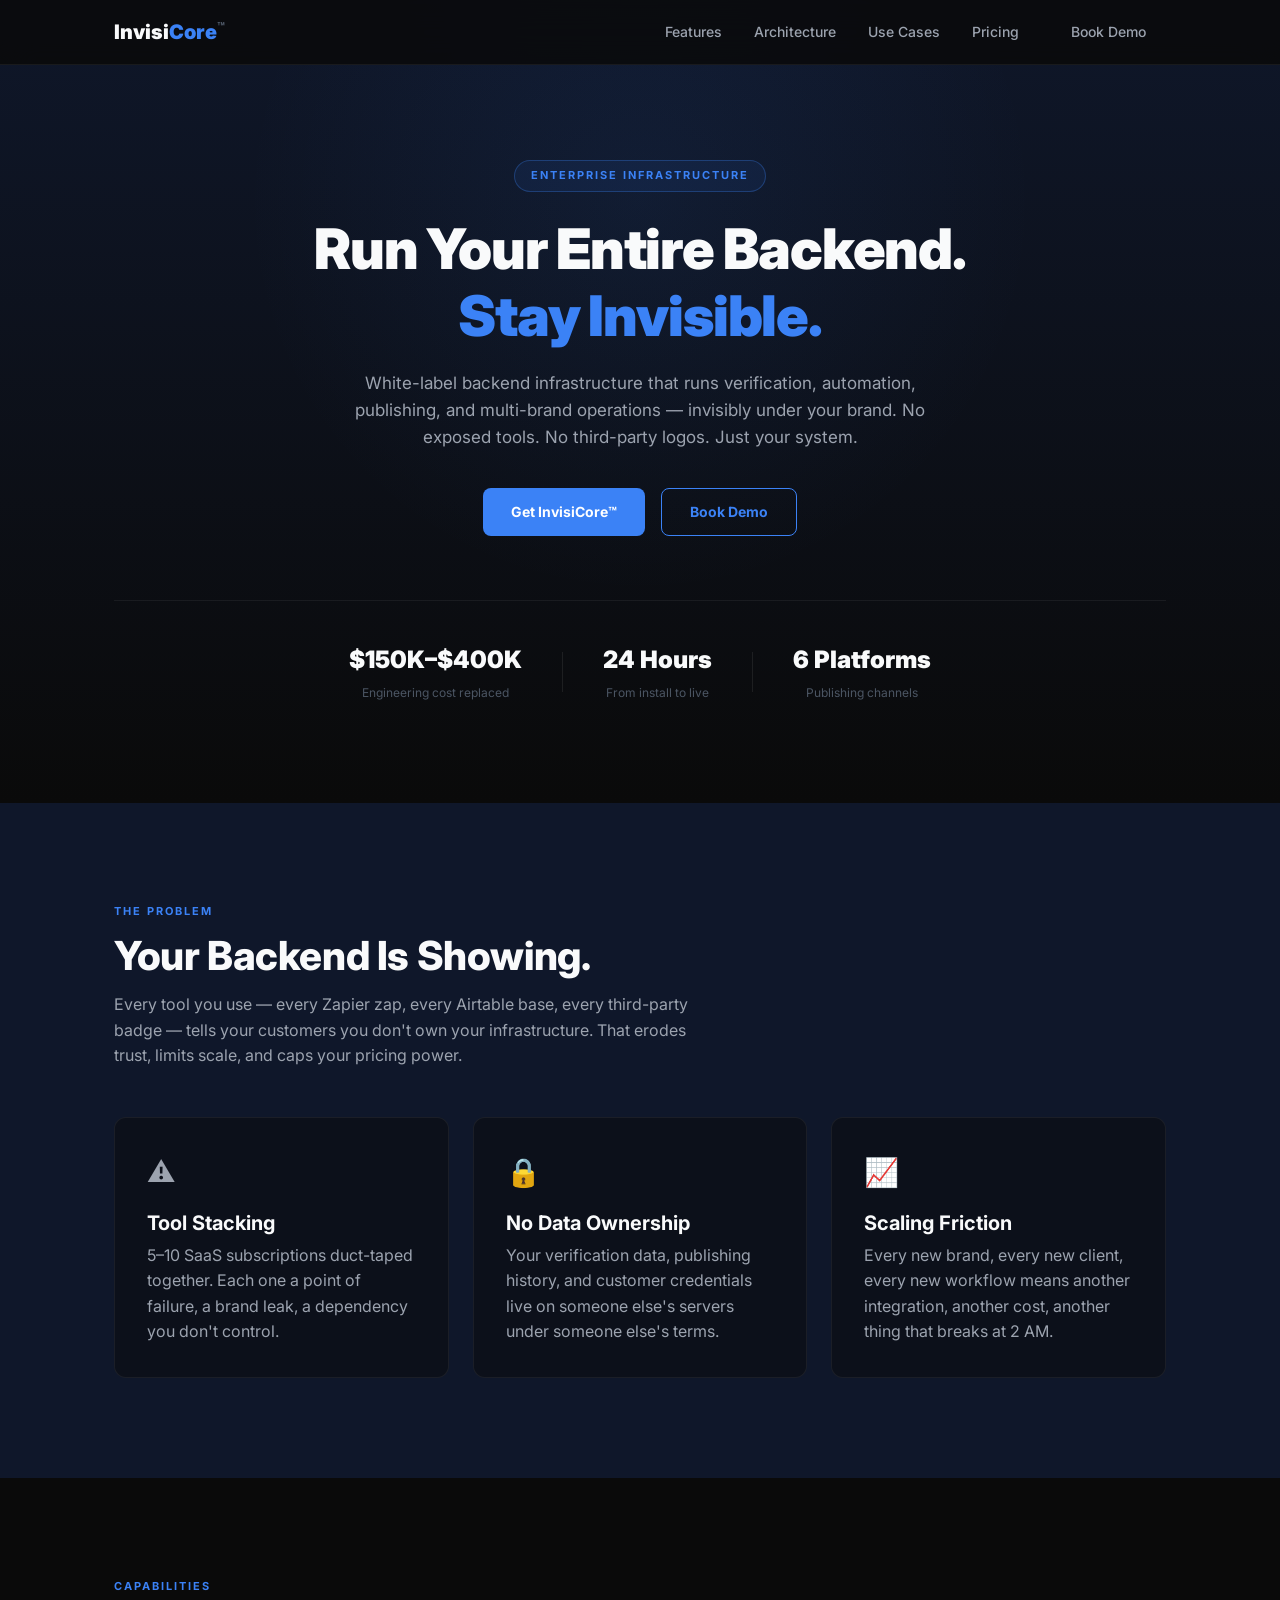
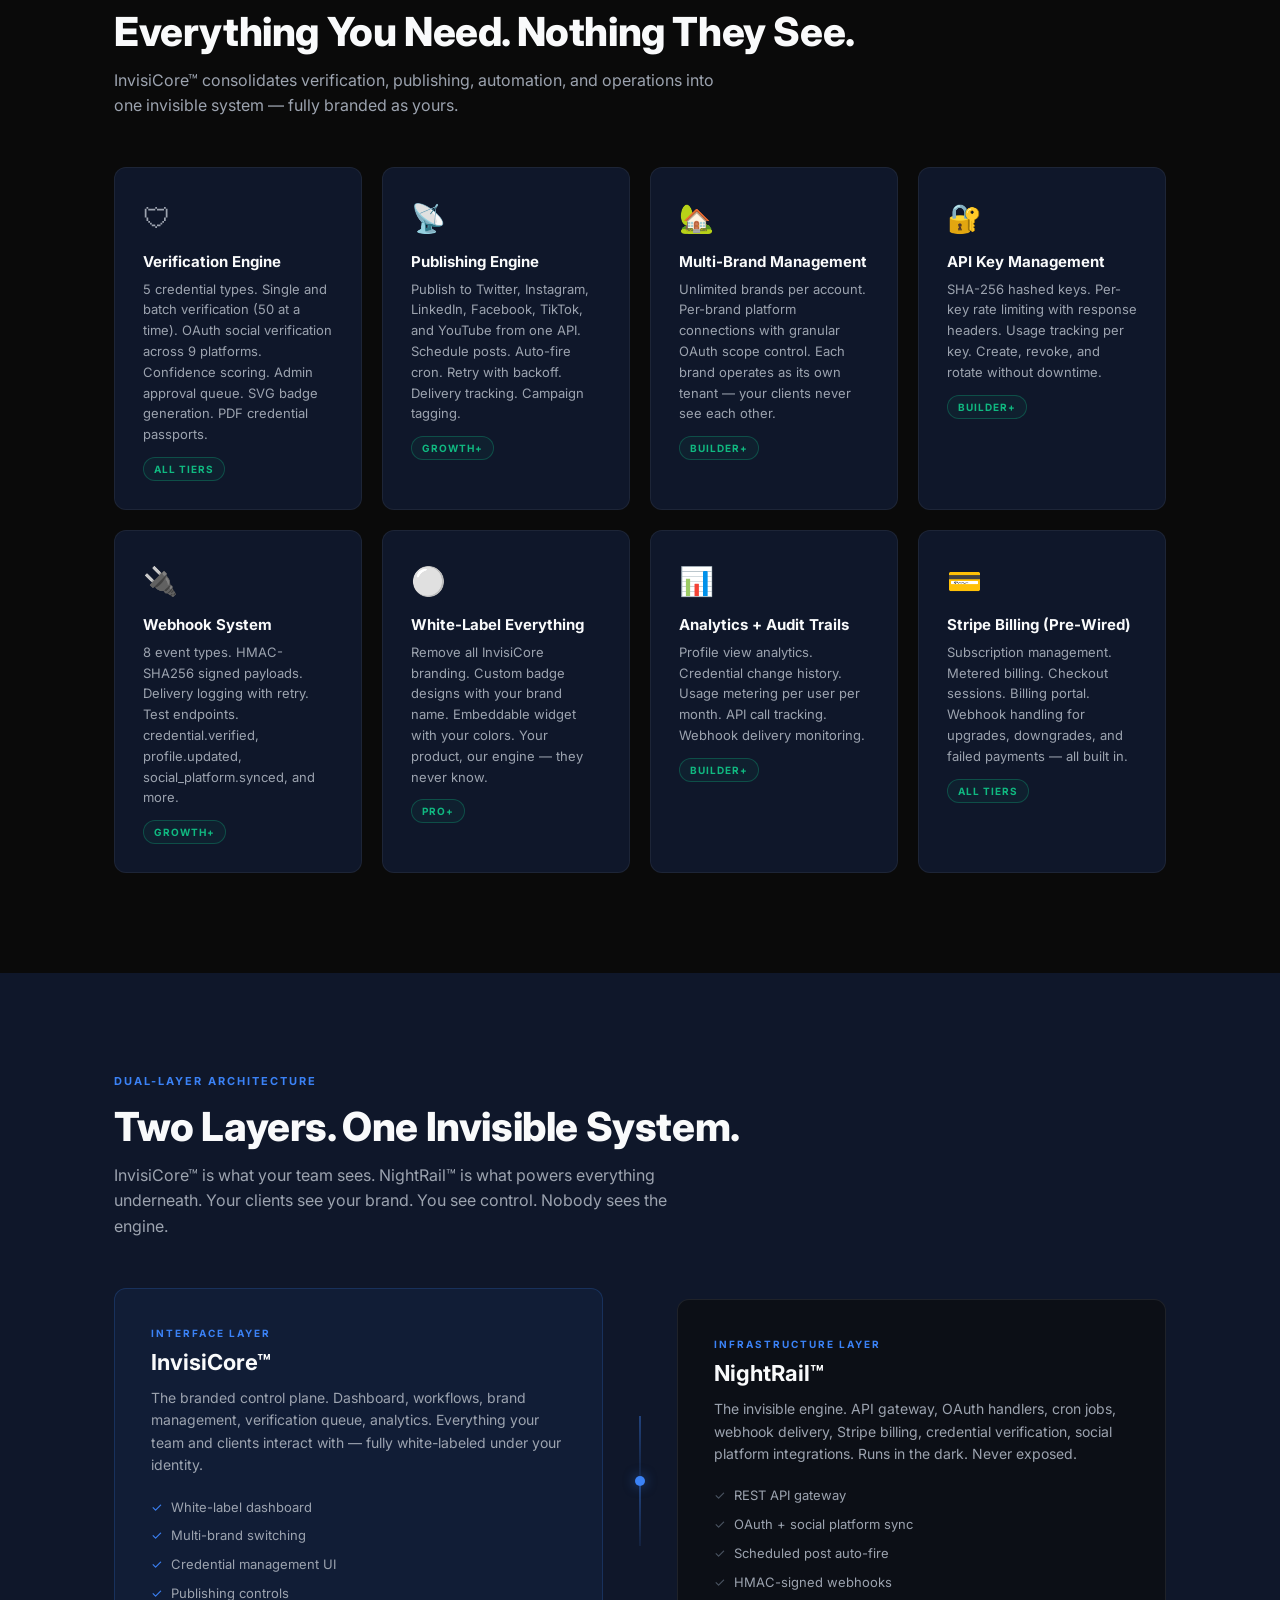
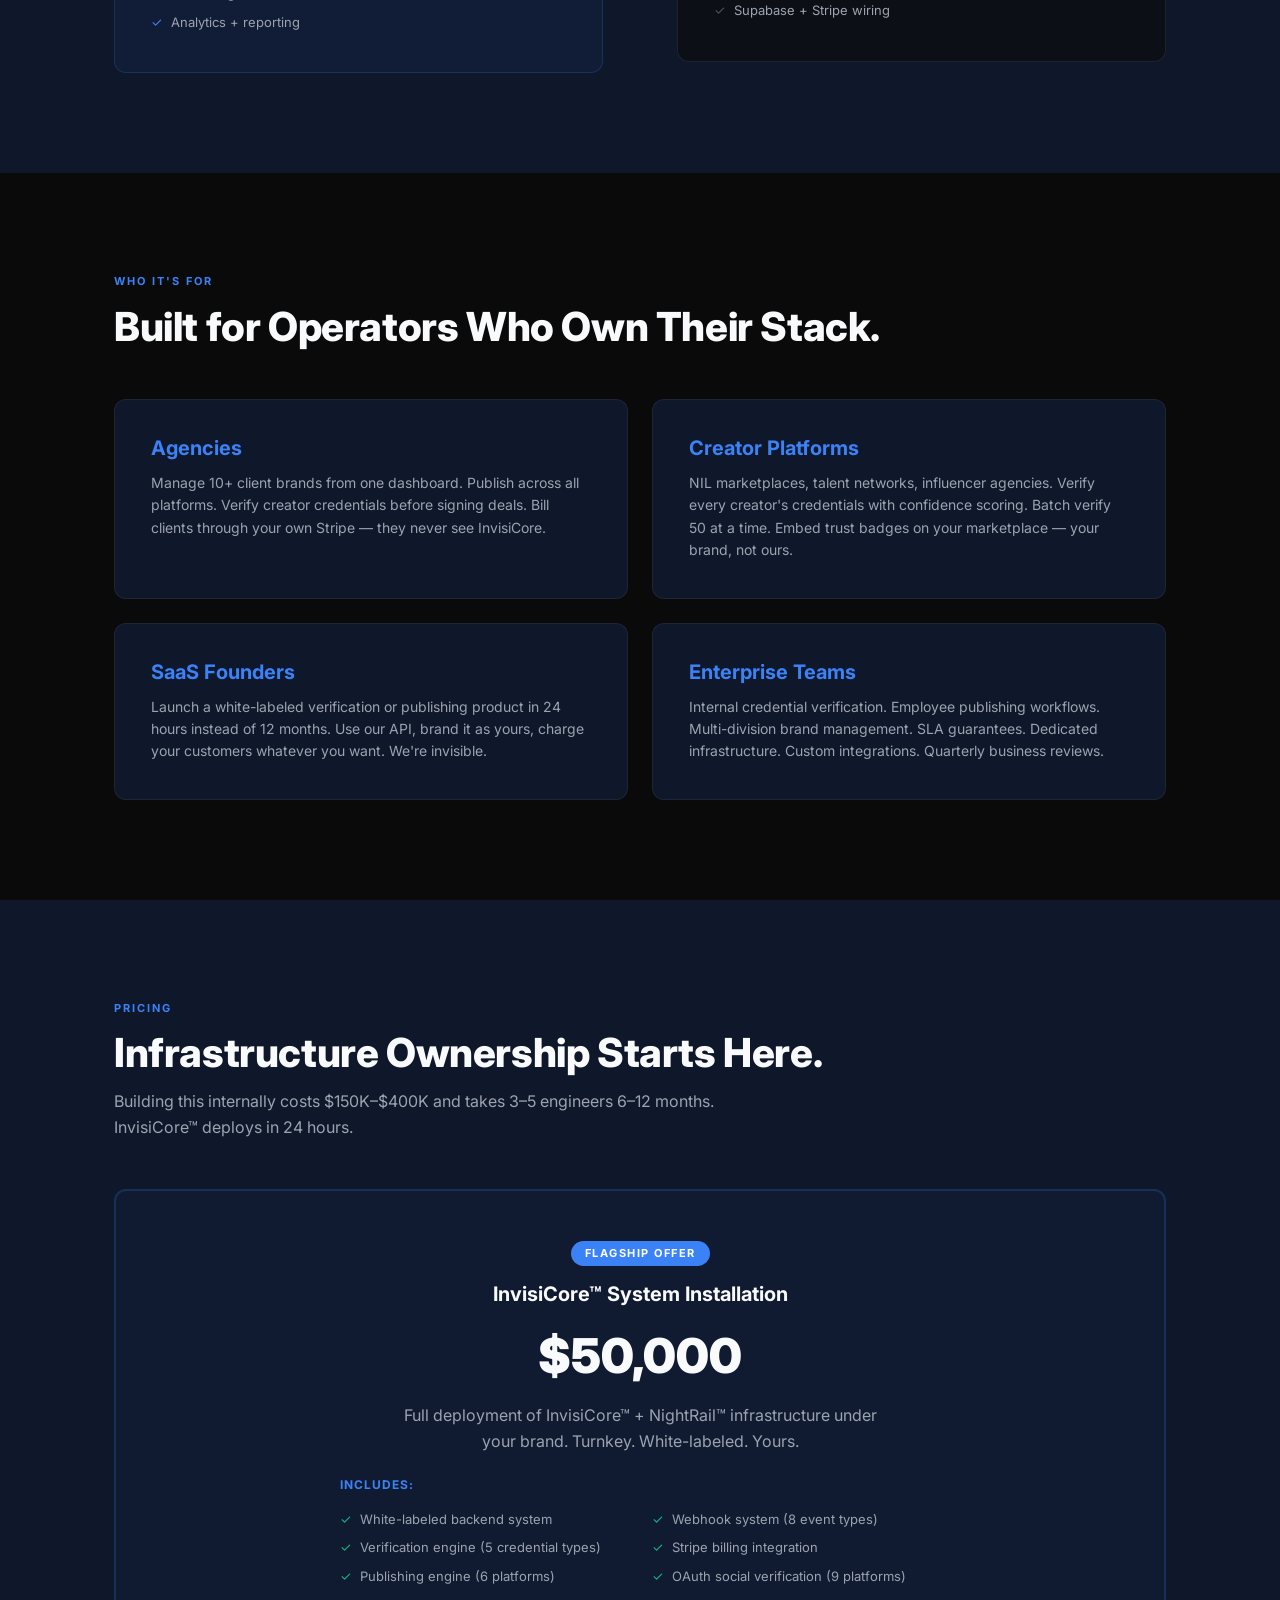
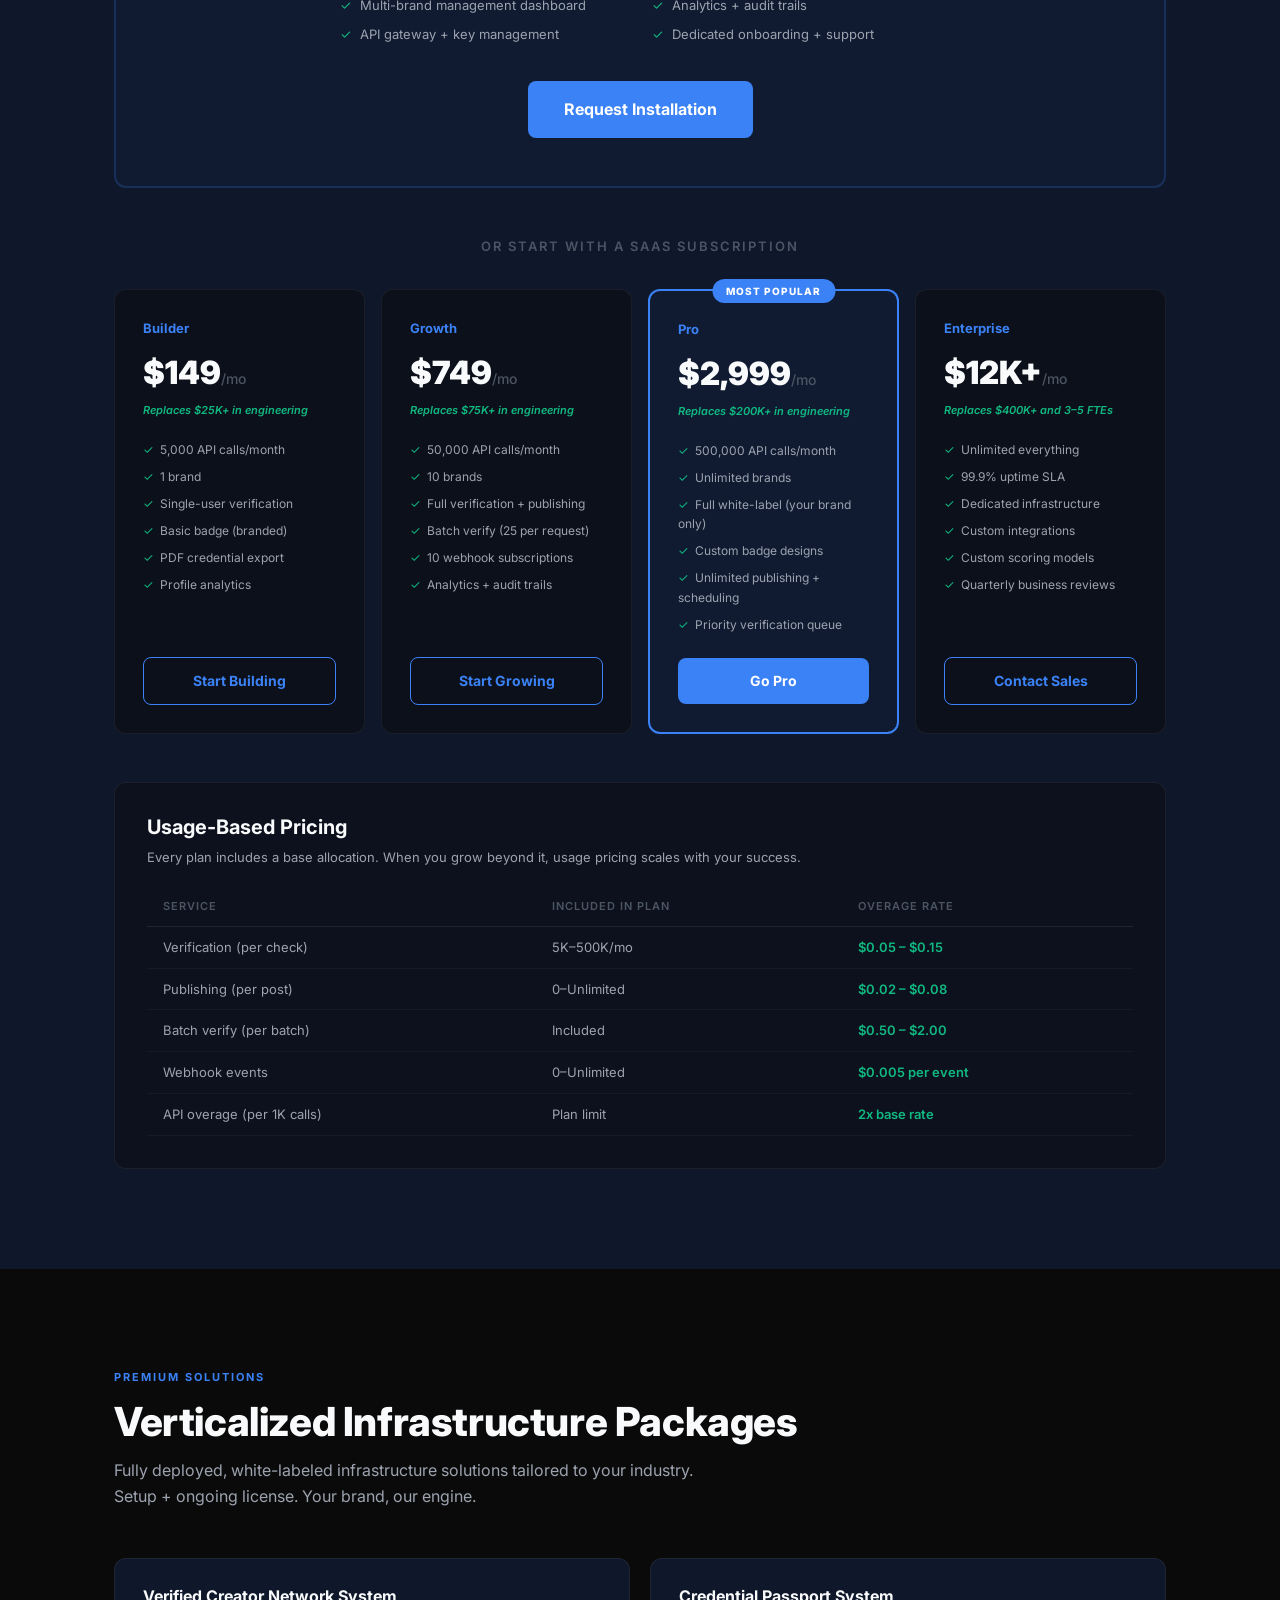
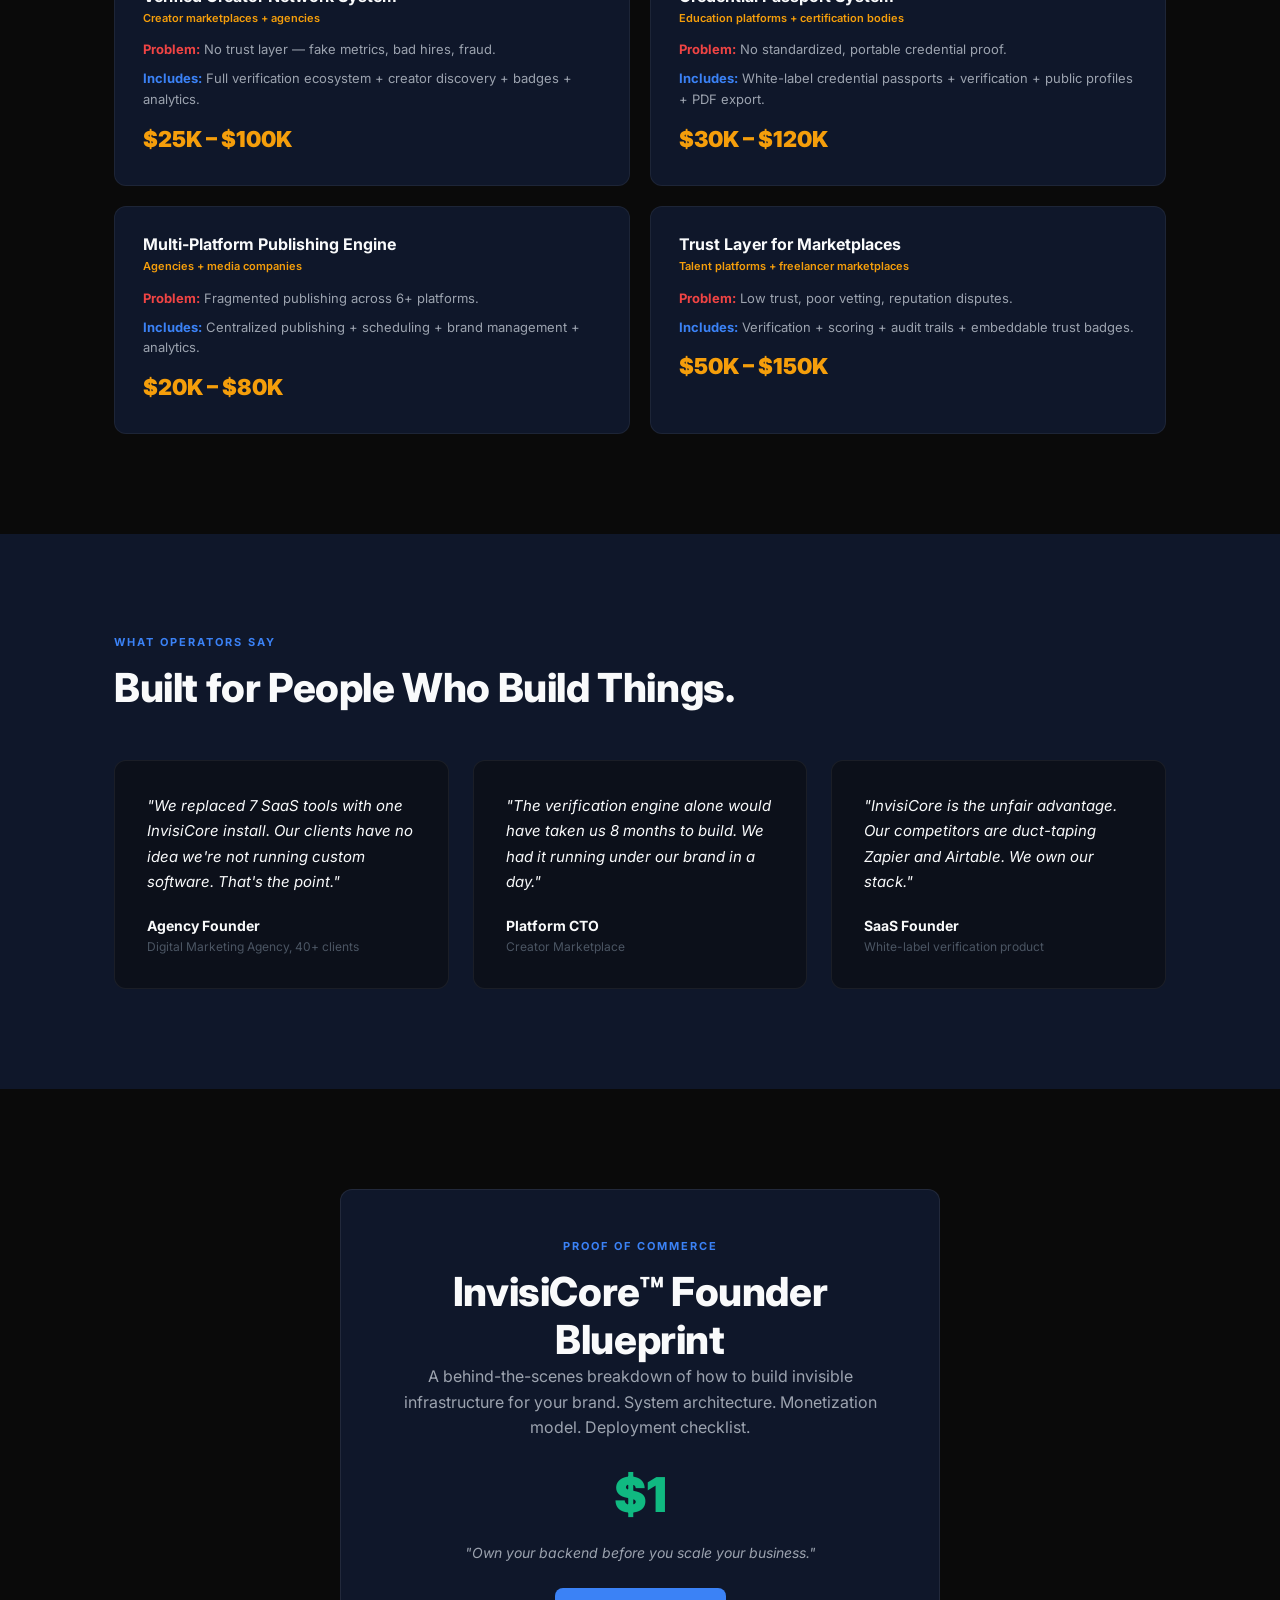
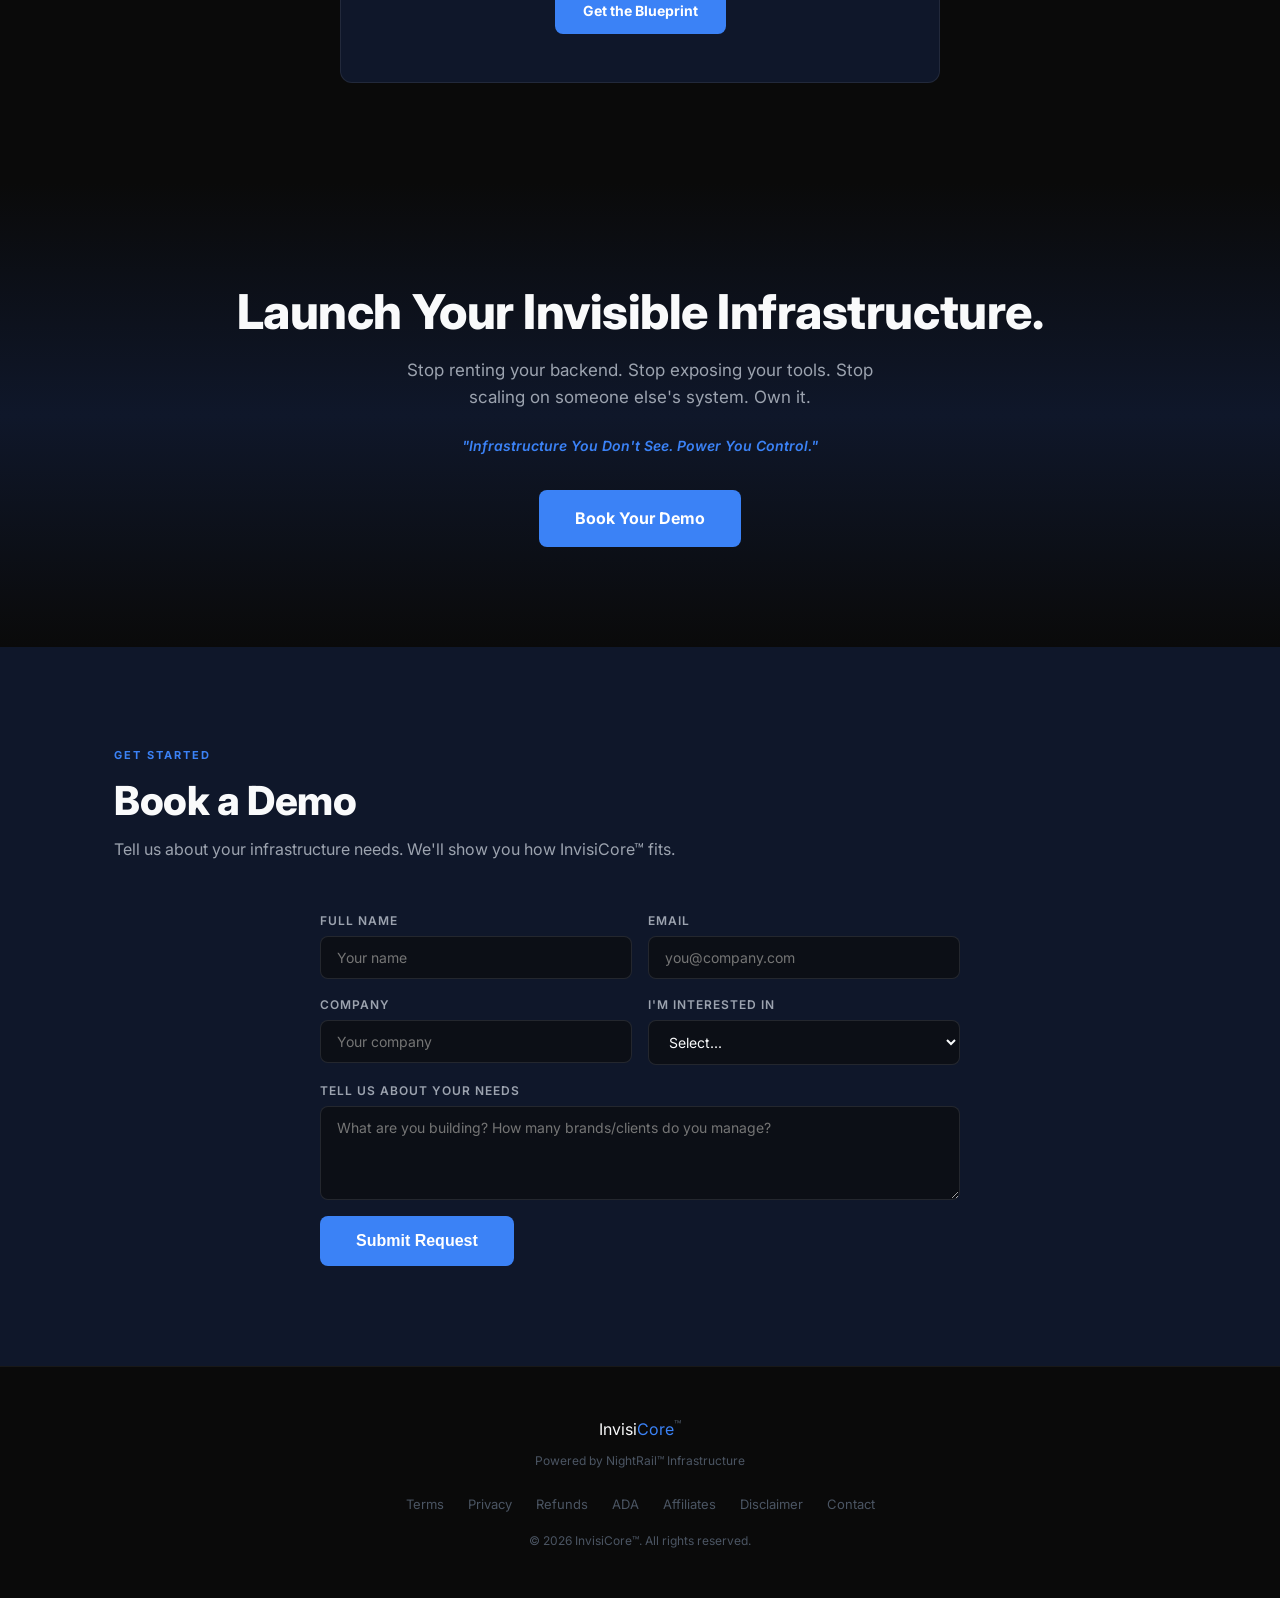
==== index.html @ 8f8109be "Initial build — InvisiCore site with full marketing page, pricing, and legal" ====
<!DOCTYPE html>
<html lang="en">
<head>
  <meta charset="UTF-8">
  <meta name="viewport" content="width=device-width, initial-scale=1.0">
  <title>InvisiCore™ — Run Your Entire Backend. Stay Invisible.</title>
  <meta name="description" content="White-label backend infrastructure that runs verification, automation, publishing, and operations invisibly under your brand. Powered by NightRail™.">
  <meta property="og:title" content="InvisiCore™ — Invisible Infrastructure for Modern Businesses">
  <meta property="og:description" content="Own your backend completely. Replace fragmented SaaS stacks with one unified, invisible system.">
  <meta property="og:type" content="website">
  <meta name="twitter:card" content="summary_large_image">
  <link rel="preconnect" href="https://fonts.googleapis.com">
  <link rel="preconnect" href="https://fonts.gstatic.com" crossorigin>
  <link href="https://fonts.googleapis.com/css2?family=Inter:wght@400;500;600;700;800;900&display=swap" rel="stylesheet">
  <link rel="stylesheet" href="style.css">
</head>
<body>

  <!-- NAV -->
  <nav class="nav">
    <div class="container nav-inner">
      <a href="/" class="nav-logo">
        <span class="logo-invisi">Invisi</span><span class="logo-core">Core</span><span class="logo-tm">™</span>
      </a>
      <div class="nav-links">
        <a href="#features">Features</a>
        <a href="#architecture">Architecture</a>
        <a href="#use-cases">Use Cases</a>
        <a href="#pricing">Pricing</a>
        <a href="#contact" class="btn btn-sm">Book Demo</a>
      </div>
      <button class="nav-toggle" aria-label="Menu">
        <span></span><span></span><span></span>
      </button>
    </div>
  </nav>

  <!-- HERO -->
  <section class="hero">
    <div class="container hero-inner">
      <div class="hero-badge">Enterprise Infrastructure</div>
      <h1>Run Your Entire Backend.<br><span class="text-blue">Stay Invisible.</span></h1>
      <p class="hero-sub">White-label backend infrastructure that runs verification, automation, publishing, and multi-brand operations — invisibly under your brand. No exposed tools. No third-party logos. Just your system.</p>
      <div class="hero-cta">
        <a href="#pricing" class="btn btn-primary">Get InvisiCore™</a>
        <a href="#contact" class="btn btn-outline">Book Demo</a>
      </div>
      <div class="hero-proof">
        <div class="proof-item">
          <span class="proof-num">$150K–$400K</span>
          <span class="proof-label">Engineering cost replaced</span>
        </div>
        <div class="proof-divider"></div>
        <div class="proof-item">
          <span class="proof-num">24 Hours</span>
          <span class="proof-label">From install to live</span>
        </div>
        <div class="proof-divider"></div>
        <div class="proof-item">
          <span class="proof-num">6 Platforms</span>
          <span class="proof-label">Publishing channels</span>
        </div>
      </div>
    </div>
    <div class="hero-glow"></div>
  </section>

  <!-- PROBLEM -->
  <section class="section section-dark">
    <div class="container">
      <div class="section-label">The Problem</div>
      <h2>Your Backend Is Showing.</h2>
      <p class="section-sub">Every tool you use — every Zapier zap, every Airtable base, every third-party badge — tells your customers you don't own your infrastructure. That erodes trust, limits scale, and caps your pricing power.</p>
      <div class="problem-grid">
        <div class="problem-card">
          <div class="problem-icon">&#9888;</div>
          <h3>Tool Stacking</h3>
          <p>5–10 SaaS subscriptions duct-taped together. Each one a point of failure, a brand leak, a dependency you don't control.</p>
        </div>
        <div class="problem-card">
          <div class="problem-icon">&#128274;</div>
          <h3>No Data Ownership</h3>
          <p>Your verification data, publishing history, and customer credentials live on someone else's servers under someone else's terms.</p>
        </div>
        <div class="problem-card">
          <div class="problem-icon">&#128200;</div>
          <h3>Scaling Friction</h3>
          <p>Every new brand, every new client, every new workflow means another integration, another cost, another thing that breaks at 2 AM.</p>
        </div>
      </div>
    </div>
  </section>

  <!-- FEATURES -->
  <section id="features" class="section">
    <div class="container">
      <div class="section-label">Capabilities</div>
      <h2>Everything You Need. Nothing They See.</h2>
      <p class="section-sub">InvisiCore™ consolidates verification, publishing, automation, and operations into one invisible system — fully branded as yours.</p>
      <div class="features-grid">

        <div class="feature-card">
          <div class="feature-icon">&#128737;</div>
          <h3>Verification Engine</h3>
          <p>5 credential types. Single and batch verification (50 at a time). OAuth social verification across 9 platforms. Confidence scoring. Admin approval queue. SVG badge generation. PDF credential passports.</p>
          <div class="feature-tier">All Tiers</div>
        </div>

        <div class="feature-card">
          <div class="feature-icon">&#128225;</div>
          <h3>Publishing Engine</h3>
          <p>Publish to Twitter, Instagram, LinkedIn, Facebook, TikTok, and YouTube from one API. Schedule posts. Auto-fire cron. Retry with backoff. Delivery tracking. Campaign tagging.</p>
          <div class="feature-tier">Growth+</div>
        </div>

        <div class="feature-card">
          <div class="feature-icon">&#127969;</div>
          <h3>Multi-Brand Management</h3>
          <p>Unlimited brands per account. Per-brand platform connections with granular OAuth scope control. Each brand operates as its own tenant — your clients never see each other.</p>
          <div class="feature-tier">Builder+</div>
        </div>

        <div class="feature-card">
          <div class="feature-icon">&#128272;</div>
          <h3>API Key Management</h3>
          <p>SHA-256 hashed keys. Per-key rate limiting with response headers. Usage tracking per key. Create, revoke, and rotate without downtime.</p>
          <div class="feature-tier">Builder+</div>
        </div>

        <div class="feature-card">
          <div class="feature-icon">&#128268;</div>
          <h3>Webhook System</h3>
          <p>8 event types. HMAC-SHA256 signed payloads. Delivery logging with retry. Test endpoints. credential.verified, profile.updated, social_platform.synced, and more.</p>
          <div class="feature-tier">Growth+</div>
        </div>

        <div class="feature-card">
          <div class="feature-icon">&#9898;</div>
          <h3>White-Label Everything</h3>
          <p>Remove all InvisiCore branding. Custom badge designs with your brand name. Embeddable widget with your colors. Your product, our engine — they never know.</p>
          <div class="feature-tier">Pro+</div>
        </div>

        <div class="feature-card">
          <div class="feature-icon">&#128202;</div>
          <h3>Analytics + Audit Trails</h3>
          <p>Profile view analytics. Credential change history. Usage metering per user per month. API call tracking. Webhook delivery monitoring.</p>
          <div class="feature-tier">Builder+</div>
        </div>

        <div class="feature-card">
          <div class="feature-icon">&#128179;</div>
          <h3>Stripe Billing (Pre-Wired)</h3>
          <p>Subscription management. Metered billing. Checkout sessions. Billing portal. Webhook handling for upgrades, downgrades, and failed payments — all built in.</p>
          <div class="feature-tier">All Tiers</div>
        </div>

      </div>
    </div>
  </section>

  <!-- ARCHITECTURE -->
  <section id="architecture" class="section section-dark">
    <div class="container">
      <div class="section-label">Dual-Layer Architecture</div>
      <h2>Two Layers. One Invisible System.</h2>
      <p class="section-sub">InvisiCore™ is what your team sees. NightRail™ is what powers everything underneath. Your clients see your brand. You see control. Nobody sees the engine.</p>
      <div class="arch-grid">
        <div class="arch-card arch-invisicore">
          <div class="arch-label">Interface Layer</div>
          <h3>InvisiCore™</h3>
          <p>The branded control plane. Dashboard, workflows, brand management, verification queue, analytics. Everything your team and clients interact with — fully white-labeled under your identity.</p>
          <ul>
            <li>White-label dashboard</li>
            <li>Multi-brand switching</li>
            <li>Credential management UI</li>
            <li>Publishing controls</li>
            <li>Analytics + reporting</li>
          </ul>
        </div>
        <div class="arch-connector">
          <div class="arch-line"></div>
          <div class="arch-dot"></div>
          <div class="arch-line"></div>
        </div>
        <div class="arch-card arch-nightrail">
          <div class="arch-label">Infrastructure Layer</div>
          <h3>NightRail™</h3>
          <p>The invisible engine. API gateway, OAuth handlers, cron jobs, webhook delivery, Stripe billing, credential verification, social platform integrations. Runs in the dark. Never exposed.</p>
          <ul>
            <li>REST API gateway</li>
            <li>OAuth + social platform sync</li>
            <li>Scheduled post auto-fire</li>
            <li>HMAC-signed webhooks</li>
            <li>Supabase + Stripe wiring</li>
          </ul>
        </div>
      </div>
    </div>
  </section>

  <!-- USE CASES -->
  <section id="use-cases" class="section">
    <div class="container">
      <div class="section-label">Who It's For</div>
      <h2>Built for Operators Who Own Their Stack.</h2>
      <div class="usecases-grid">
        <div class="usecase-card">
          <h3>Agencies</h3>
          <p>Manage 10+ client brands from one dashboard. Publish across all platforms. Verify creator credentials before signing deals. Bill clients through your own Stripe — they never see InvisiCore.</p>
        </div>
        <div class="usecase-card">
          <h3>Creator Platforms</h3>
          <p>NIL marketplaces, talent networks, influencer agencies. Verify every creator's credentials with confidence scoring. Batch verify 50 at a time. Embed trust badges on your marketplace — your brand, not ours.</p>
        </div>
        <div class="usecase-card">
          <h3>SaaS Founders</h3>
          <p>Launch a white-labeled verification or publishing product in 24 hours instead of 12 months. Use our API, brand it as yours, charge your customers whatever you want. We're invisible.</p>
        </div>
        <div class="usecase-card">
          <h3>Enterprise Teams</h3>
          <p>Internal credential verification. Employee publishing workflows. Multi-division brand management. SLA guarantees. Dedicated infrastructure. Custom integrations. Quarterly business reviews.</p>
        </div>
      </div>
    </div>
  </section>

  <!-- PRICING -->
  <section id="pricing" class="section section-dark">
    <div class="container">
      <div class="section-label">Pricing</div>
      <h2>Infrastructure Ownership Starts Here.</h2>
      <p class="section-sub">Building this internally costs $150K–$400K and takes 3–5 engineers 6–12 months. InvisiCore™ deploys in 24 hours.</p>

      <!-- Flagship Offer -->
      <div class="pricing-flagship">
        <div class="flagship-badge">Flagship Offer</div>
        <h3>InvisiCore™ System Installation</h3>
        <div class="flagship-price">$50,000</div>
        <p class="flagship-desc">Full deployment of InvisiCore™ + NightRail™ infrastructure under your brand. Turnkey. White-labeled. Yours.</p>
        <div class="flagship-includes">
          <div class="flagship-col">
            <h4>Includes:</h4>
            <ul>
              <li>White-labeled backend system</li>
              <li>Verification engine (5 credential types)</li>
              <li>Publishing engine (6 platforms)</li>
              <li>Multi-brand management dashboard</li>
              <li>API gateway + key management</li>
            </ul>
          </div>
          <div class="flagship-col">
            <h4>&nbsp;</h4>
            <ul>
              <li>Webhook system (8 event types)</li>
              <li>Stripe billing integration</li>
              <li>OAuth social verification (9 platforms)</li>
              <li>Analytics + audit trails</li>
              <li>Dedicated onboarding + support</li>
            </ul>
          </div>
        </div>
        <a href="#contact" class="btn btn-primary btn-lg">Request Installation</a>
      </div>

      <!-- SaaS Tiers -->
      <div class="pricing-saas-label">Or Start with a SaaS Subscription</div>
      <div class="pricing-grid">
        <div class="pricing-card">
          <div class="pricing-tier">Builder</div>
          <div class="pricing-price">$149<span>/mo</span></div>
          <div class="pricing-anchor">Replaces $25K+ in engineering</div>
          <ul>
            <li>5,000 API calls/month</li>
            <li>1 brand</li>
            <li>Single-user verification</li>
            <li>Basic badge (branded)</li>
            <li>PDF credential export</li>
            <li>Profile analytics</li>
          </ul>
          <a href="#contact" class="btn btn-outline btn-block">Start Building</a>
        </div>

        <div class="pricing-card">
          <div class="pricing-tier">Growth</div>
          <div class="pricing-price">$749<span>/mo</span></div>
          <div class="pricing-anchor">Replaces $75K+ in engineering</div>
          <ul>
            <li>50,000 API calls/month</li>
            <li>10 brands</li>
            <li>Full verification + publishing</li>
            <li>Batch verify (25 per request)</li>
            <li>10 webhook subscriptions</li>
            <li>Analytics + audit trails</li>
          </ul>
          <a href="#contact" class="btn btn-outline btn-block">Start Growing</a>
        </div>

        <div class="pricing-card pricing-card-highlight">
          <div class="pricing-popular">MOST POPULAR</div>
          <div class="pricing-tier">Pro</div>
          <div class="pricing-price">$2,999<span>/mo</span></div>
          <div class="pricing-anchor">Replaces $200K+ in engineering</div>
          <ul>
            <li>500,000 API calls/month</li>
            <li>Unlimited brands</li>
            <li>Full white-label (your brand only)</li>
            <li>Custom badge designs</li>
            <li>Unlimited publishing + scheduling</li>
            <li>Priority verification queue</li>
          </ul>
          <a href="#contact" class="btn btn-primary btn-block">Go Pro</a>
        </div>

        <div class="pricing-card">
          <div class="pricing-tier">Enterprise</div>
          <div class="pricing-price">$12K+<span>/mo</span></div>
          <div class="pricing-anchor">Replaces $400K+ and 3–5 FTEs</div>
          <ul>
            <li>Unlimited everything</li>
            <li>99.9% uptime SLA</li>
            <li>Dedicated infrastructure</li>
            <li>Custom integrations</li>
            <li>Custom scoring models</li>
            <li>Quarterly business reviews</li>
          </ul>
          <a href="#contact" class="btn btn-outline btn-block">Contact Sales</a>
        </div>
      </div>

      <!-- Usage Pricing -->
      <div class="usage-section">
        <h3>Usage-Based Pricing</h3>
        <p>Every plan includes a base allocation. When you grow beyond it, usage pricing scales with your success.</p>
        <table class="usage-table">
          <thead>
            <tr><th>Service</th><th>Included in Plan</th><th>Overage Rate</th></tr>
          </thead>
          <tbody>
            <tr><td>Verification (per check)</td><td>5K–500K/mo</td><td>$0.05 – $0.15</td></tr>
            <tr><td>Publishing (per post)</td><td>0–Unlimited</td><td>$0.02 – $0.08</td></tr>
            <tr><td>Batch verify (per batch)</td><td>Included</td><td>$0.50 – $2.00</td></tr>
            <tr><td>Webhook events</td><td>0–Unlimited</td><td>$0.005 per event</td></tr>
            <tr><td>API overage (per 1K calls)</td><td>Plan limit</td><td>2x base rate</td></tr>
          </tbody>
        </table>
      </div>
    </div>
  </section>

  <!-- VERTICALIZED PRODUCTS -->
  <section class="section">
    <div class="container">
      <div class="section-label">Premium Solutions</div>
      <h2>Verticalized Infrastructure Packages</h2>
      <p class="section-sub">Fully deployed, white-labeled infrastructure solutions tailored to your industry. Setup + ongoing license. Your brand, our engine.</p>
      <div class="vertical-grid">
        <div class="vertical-card">
          <h3>Verified Creator Network System</h3>
          <div class="vertical-target">Creator marketplaces + agencies</div>
          <p><strong class="text-red">Problem:</strong> No trust layer — fake metrics, bad hires, fraud.</p>
          <p><strong class="text-blue">Includes:</strong> Full verification ecosystem + creator discovery + badges + analytics.</p>
          <div class="vertical-price">$25K – $100K</div>
        </div>
        <div class="vertical-card">
          <h3>Credential Passport System</h3>
          <div class="vertical-target">Education platforms + certification bodies</div>
          <p><strong class="text-red">Problem:</strong> No standardized, portable credential proof.</p>
          <p><strong class="text-blue">Includes:</strong> White-label credential passports + verification + public profiles + PDF export.</p>
          <div class="vertical-price">$30K – $120K</div>
        </div>
        <div class="vertical-card">
          <h3>Multi-Platform Publishing Engine</h3>
          <div class="vertical-target">Agencies + media companies</div>
          <p><strong class="text-red">Problem:</strong> Fragmented publishing across 6+ platforms.</p>
          <p><strong class="text-blue">Includes:</strong> Centralized publishing + scheduling + brand management + analytics.</p>
          <div class="vertical-price">$20K – $80K</div>
        </div>
        <div class="vertical-card">
          <h3>Trust Layer for Marketplaces</h3>
          <div class="vertical-target">Talent platforms + freelancer marketplaces</div>
          <p><strong class="text-red">Problem:</strong> Low trust, poor vetting, reputation disputes.</p>
          <p><strong class="text-blue">Includes:</strong> Verification + scoring + audit trails + embeddable trust badges.</p>
          <div class="vertical-price">$50K – $150K</div>
        </div>
      </div>
    </div>
  </section>

  <!-- TESTIMONIALS -->
  <section class="section section-dark">
    <div class="container">
      <div class="section-label">What Operators Say</div>
      <h2>Built for People Who Build Things.</h2>
      <div class="testimonials-grid">
        <div class="testimonial-card">
          <p>"We replaced 7 SaaS tools with one InvisiCore install. Our clients have no idea we're not running custom software. That's the point."</p>
          <div class="testimonial-author">
            <div class="testimonial-name">Agency Founder</div>
            <div class="testimonial-role">Digital Marketing Agency, 40+ clients</div>
          </div>
        </div>
        <div class="testimonial-card">
          <p>"The verification engine alone would have taken us 8 months to build. We had it running under our brand in a day."</p>
          <div class="testimonial-author">
            <div class="testimonial-name">Platform CTO</div>
            <div class="testimonial-role">Creator Marketplace</div>
          </div>
        </div>
        <div class="testimonial-card">
          <p>"InvisiCore is the unfair advantage. Our competitors are duct-taping Zapier and Airtable. We own our stack."</p>
          <div class="testimonial-author">
            <div class="testimonial-name">SaaS Founder</div>
            <div class="testimonial-role">White-label verification product</div>
          </div>
        </div>
      </div>
    </div>
  </section>

  <!-- FOUNDER BLUEPRINT -->
  <section class="section">
    <div class="container blueprint-section">
      <div class="blueprint-inner">
        <div class="section-label">Proof of Commerce</div>
        <h2>InvisiCore™ Founder Blueprint</h2>
        <p>A behind-the-scenes breakdown of how to build invisible infrastructure for your brand. System architecture. Monetization model. Deployment checklist.</p>
        <div class="blueprint-price">$1</div>
        <p class="blueprint-hook">"Own your backend before you scale your business."</p>
        <a href="#contact" class="btn btn-primary">Get the Blueprint</a>
      </div>
    </div>
  </section>

  <!-- CTA -->
  <section class="section section-cta">
    <div class="container cta-inner">
      <h2>Launch Your Invisible Infrastructure.</h2>
      <p>Stop renting your backend. Stop exposing your tools. Stop scaling on someone else's system. Own it.</p>
      <div class="cta-tagline">"Infrastructure You Don't See. Power You Control."</div>
      <a href="#contact" class="btn btn-primary btn-lg">Book Your Demo</a>
    </div>
  </section>

  <!-- CONTACT -->
  <section id="contact" class="section section-dark">
    <div class="container">
      <div class="section-label">Get Started</div>
      <h2>Book a Demo</h2>
      <p class="section-sub">Tell us about your infrastructure needs. We'll show you how InvisiCore™ fits.</p>
      <form class="contact-form" action="https://formspree.io/f/placeholder" method="POST">
        <div class="form-row">
          <div class="form-group">
            <label for="name">Full Name</label>
            <input type="text" id="name" name="name" required placeholder="Your name">
          </div>
          <div class="form-group">
            <label for="email">Email</label>
            <input type="email" id="email" name="email" required placeholder="you@company.com">
          </div>
        </div>
        <div class="form-row">
          <div class="form-group">
            <label for="company">Company</label>
            <input type="text" id="company" name="company" placeholder="Your company">
          </div>
          <div class="form-group">
            <label for="interest">I'm Interested In</label>
            <select id="interest" name="interest">
              <option value="">Select...</option>
              <option value="install">$50K System Installation</option>
              <option value="builder">Builder Plan ($149/mo)</option>
              <option value="growth">Growth Plan ($749/mo)</option>
              <option value="pro">Pro Plan ($2,999/mo)</option>
              <option value="enterprise">Enterprise ($12K+/mo)</option>
              <option value="vertical">Verticalized Package ($25K–$150K)</option>
              <option value="blueprint">Founder Blueprint ($1)</option>
            </select>
          </div>
        </div>
        <div class="form-group">
          <label for="message">Tell Us About Your Needs</label>
          <textarea id="message" name="message" rows="4" placeholder="What are you building? How many brands/clients do you manage?"></textarea>
        </div>
        <button type="submit" class="btn btn-primary btn-lg">Submit Request</button>
      </form>
    </div>
  </section>

  <!-- FOOTER -->
  <footer class="footer">
    <div class="container footer-inner">
      <div class="footer-brand">
        <span class="logo-invisi">Invisi</span><span class="logo-core">Core</span><span class="logo-tm">™</span>
        <p class="footer-powered">Powered by NightRail™ Infrastructure</p>
      </div>
      <div class="footer-links">
        <a href="terms.html">Terms</a>
        <a href="privacy.html">Privacy</a>
        <a href="refunds.html">Refunds</a>
        <a href="ada.html">ADA</a>
        <a href="affiliates.html">Affiliates</a>
        <a href="disclaimer.html">Disclaimer</a>
        <a href="#contact">Contact</a>
      </div>
      <div class="footer-copy">
        &copy; 2026 InvisiCore™. All rights reserved.
      </div>
    </div>
  </footer>

  <script src="script.js"></script>
</body>
</html>
---- style.css ----
/* ============================================================
   InvisiCore™ — Dark, High-End SaaS Aesthetic
   Colors: Black #0A0A0A, Navy #0F172A, Blue #3B82F6, Gray #9CA3AF
   Font: Inter
   ============================================================ */

*, *::before, *::after { margin: 0; padding: 0; box-sizing: border-box; }

:root {
  --black: #0A0A0A;
  --navy: #0F172A;
  --blue: #3B82F6;
  --blue-light: #60A5FA;
  --gray: #9CA3AF;
  --gray-dark: #4B5563;
  --gray-darker: #1F2937;
  --white: #F9FAFB;
  --red: #EF4444;
  --green: #10B981;
  --gold: #F59E0B;
  --radius: 12px;
  --radius-sm: 8px;
}

html { scroll-behavior: smooth; }

body {
  font-family: 'Inter', -apple-system, BlinkMacSystemFont, sans-serif;
  background: var(--black);
  color: var(--gray);
  line-height: 1.6;
  -webkit-font-smoothing: antialiased;
}

.container { max-width: 1100px; margin: 0 auto; padding: 0 24px; }

h1, h2, h3, h4 { color: var(--white); line-height: 1.2; }
h1 { font-size: clamp(2.5rem, 5vw, 3.5rem); font-weight: 900; letter-spacing: -0.02em; }
h2 { font-size: clamp(1.8rem, 3.5vw, 2.5rem); font-weight: 800; letter-spacing: -0.01em; }
h3 { font-size: 1.25rem; font-weight: 700; }

a { color: var(--blue); text-decoration: none; }

.text-blue { color: var(--blue); }
.text-red { color: var(--red); }
.text-green { color: var(--green); }

/* ─── BUTTONS ─── */
.btn {
  display: inline-flex; align-items: center; justify-content: center;
  padding: 12px 28px; border-radius: var(--radius-sm); font-size: 14px; font-weight: 700;
  text-decoration: none; cursor: pointer; transition: all 0.2s; border: none;
}
.btn-sm { padding: 8px 20px; font-size: 13px; }
.btn-lg { padding: 16px 36px; font-size: 16px; }
.btn-block { width: 100%; }
.btn-primary { background: var(--blue); color: #fff; }
.btn-primary:hover { background: var(--blue-light); }
.btn-outline { background: transparent; color: var(--blue); border: 1px solid var(--blue); }
.btn-outline:hover { background: rgba(59,130,246,0.1); }

/* ─── NAV ─── */
.nav {
  position: fixed; top: 0; left: 0; right: 0; z-index: 100;
  background: rgba(10,10,10,0.85); backdrop-filter: blur(16px);
  border-bottom: 1px solid rgba(255,255,255,0.06);
}
.nav-inner { display: flex; align-items: center; justify-content: space-between; height: 64px; }
.nav-logo { font-size: 20px; font-weight: 900; text-decoration: none; }
.logo-invisi { color: var(--white); }
.logo-core { color: var(--blue); }
.logo-tm { color: var(--gray-dark); font-size: 12px; vertical-align: super; }
.nav-links { display: flex; align-items: center; gap: 32px; }
.nav-links a { color: var(--gray); font-size: 14px; font-weight: 500; text-decoration: none; transition: color 0.2s; }
.nav-links a:hover { color: var(--white); }
.nav-toggle { display: none; background: none; border: none; cursor: pointer; padding: 4px; }
.nav-toggle span { display: block; width: 24px; height: 2px; background: var(--white); margin: 5px 0; transition: 0.3s; }

/* ─── HERO ─── */
.hero {
  position: relative; padding: 160px 0 100px; text-align: center; overflow: hidden;
  background: linear-gradient(180deg, var(--navy) 0%, var(--black) 100%);
}
.hero-inner { position: relative; z-index: 1; }
.hero-badge {
  display: inline-block; padding: 6px 16px; border-radius: 100px;
  font-size: 11px; font-weight: 700; text-transform: uppercase; letter-spacing: 2px;
  color: var(--blue); border: 1px solid rgba(59,130,246,0.3);
  background: rgba(59,130,246,0.08); margin-bottom: 24px;
}
.hero-sub { max-width: 640px; margin: 20px auto 0; font-size: 17px; color: var(--gray); }
.hero-cta { display: flex; gap: 16px; justify-content: center; margin-top: 36px; }
.hero-proof {
  display: flex; justify-content: center; align-items: center; gap: 40px;
  margin-top: 64px; padding-top: 40px; border-top: 1px solid rgba(255,255,255,0.06);
}
.proof-num { display: block; font-size: 24px; font-weight: 900; color: var(--white); }
.proof-label { display: block; font-size: 12px; color: var(--gray-dark); margin-top: 4px; }
.proof-divider { width: 1px; height: 40px; background: rgba(255,255,255,0.08); }
.hero-glow {
  position: absolute; top: -200px; left: 50%; transform: translateX(-50%);
  width: 800px; height: 800px; border-radius: 50%;
  background: radial-gradient(circle, rgba(59,130,246,0.08) 0%, transparent 70%);
  pointer-events: none;
}

/* ─── SECTIONS ─── */
.section { padding: 100px 0; }
.section-dark { background: var(--navy); }
.section-label {
  font-size: 11px; font-weight: 700; text-transform: uppercase; letter-spacing: 2px;
  color: var(--blue); margin-bottom: 12px;
}
.section-sub { max-width: 600px; font-size: 16px; color: var(--gray); margin-top: 12px; margin-bottom: 48px; }
.section h2 + .section-sub { margin-top: 12px; }

/* ─── PROBLEM ─── */
.problem-grid { display: grid; grid-template-columns: repeat(3, 1fr); gap: 24px; margin-top: 48px; }
.problem-card {
  padding: 32px; border-radius: var(--radius); background: rgba(10,10,10,0.5);
  border: 1px solid rgba(255,255,255,0.06);
}
.problem-icon { font-size: 28px; margin-bottom: 16px; }
.problem-card h3 { margin-bottom: 8px; }

/* ─── FEATURES ─── */
.features-grid { display: grid; grid-template-columns: repeat(4, 1fr); gap: 20px; }
.feature-card {
  padding: 28px; border-radius: var(--radius); background: var(--navy);
  border: 1px solid rgba(255,255,255,0.06); transition: border-color 0.2s;
}
.feature-card:hover { border-color: rgba(59,130,246,0.3); }
.feature-icon { font-size: 28px; margin-bottom: 12px; }
.feature-card h3 { font-size: 15px; margin-bottom: 8px; }
.feature-card p { font-size: 13px; line-height: 1.6; }
.feature-tier {
  display: inline-block; margin-top: 12px; padding: 3px 10px; border-radius: 100px;
  font-size: 10px; font-weight: 700; text-transform: uppercase; letter-spacing: 1px;
  color: var(--green); border: 1px solid rgba(16,185,129,0.3);
  background: rgba(16,185,129,0.06);
}

/* ─── ARCHITECTURE ─── */
.arch-grid { display: grid; grid-template-columns: 1fr auto 1fr; gap: 32px; align-items: center; margin-top: 48px; }
.arch-card {
  padding: 36px; border-radius: var(--radius); border: 1px solid rgba(255,255,255,0.08);
}
.arch-invisicore { background: rgba(59,130,246,0.06); border-color: rgba(59,130,246,0.2); }
.arch-nightrail { background: rgba(10,10,10,0.6); border-color: rgba(255,255,255,0.08); }
.arch-label {
  font-size: 10px; font-weight: 700; text-transform: uppercase; letter-spacing: 2px;
  color: var(--blue); margin-bottom: 8px;
}
.arch-card h3 { font-size: 22px; margin-bottom: 12px; }
.arch-card p { font-size: 14px; margin-bottom: 16px; }
.arch-card ul { list-style: none; }
.arch-card li { font-size: 13px; padding: 4px 0; color: var(--gray); }
.arch-card li::before { content: "\2713 "; color: var(--blue); margin-right: 8px; }
.arch-nightrail li::before { color: var(--gray-dark); }
.arch-connector { display: flex; flex-direction: column; align-items: center; gap: 0; }
.arch-line { width: 2px; height: 60px; background: linear-gradient(180deg, rgba(59,130,246,0.4), rgba(59,130,246,0.1)); }
.arch-dot { width: 10px; height: 10px; border-radius: 50%; background: var(--blue); box-shadow: 0 0 12px rgba(59,130,246,0.5); }

/* ─── USE CASES ─── */
.usecases-grid { display: grid; grid-template-columns: repeat(2, 1fr); gap: 24px; margin-top: 48px; }
.usecase-card {
  padding: 36px; border-radius: var(--radius); background: var(--navy);
  border: 1px solid rgba(255,255,255,0.06); transition: border-color 0.2s;
}
.usecase-card:hover { border-color: rgba(59,130,246,0.3); }
.usecase-card h3 { margin-bottom: 12px; color: var(--blue); }
.usecase-card p { font-size: 14px; }

/* ─── PRICING ─── */
.pricing-flagship {
  text-align: center; padding: 48px; border-radius: var(--radius);
  background: rgba(59,130,246,0.04); border: 2px solid rgba(59,130,246,0.2);
  margin-bottom: 48px;
}
.flagship-badge {
  display: inline-block; padding: 4px 14px; border-radius: 100px;
  font-size: 11px; font-weight: 700; text-transform: uppercase; letter-spacing: 1.5px;
  background: var(--blue); color: #fff; margin-bottom: 16px;
}
.flagship-price { font-size: 48px; font-weight: 900; color: var(--white); margin: 12px 0 8px; }
.flagship-desc { font-size: 16px; color: var(--gray); max-width: 500px; margin: 0 auto 24px; }
.flagship-includes { display: grid; grid-template-columns: 1fr 1fr; gap: 24px; text-align: left; max-width: 600px; margin: 0 auto 32px; }
.flagship-col h4 { font-size: 12px; font-weight: 700; text-transform: uppercase; letter-spacing: 1px; color: var(--blue); margin-bottom: 12px; }
.flagship-col ul { list-style: none; }
.flagship-col li { font-size: 13px; padding: 4px 0; color: var(--gray); }
.flagship-col li::before { content: "\2713 "; color: var(--green); margin-right: 8px; }

.pricing-saas-label {
  text-align: center; font-size: 13px; font-weight: 600; color: var(--gray-dark);
  text-transform: uppercase; letter-spacing: 2px; margin-bottom: 32px;
}
.pricing-grid { display: grid; grid-template-columns: repeat(4, 1fr); gap: 16px; margin-bottom: 48px; }
.pricing-card {
  padding: 28px; border-radius: var(--radius); background: rgba(10,10,10,0.5);
  border: 1px solid rgba(255,255,255,0.06); display: flex; flex-direction: column;
}
.pricing-card-highlight { border: 2px solid var(--blue); background: rgba(59,130,246,0.04); position: relative; }
.pricing-popular {
  position: absolute; top: -12px; left: 50%; transform: translateX(-50%);
  padding: 4px 14px; border-radius: 100px; font-size: 10px; font-weight: 800;
  background: var(--blue); color: #fff; letter-spacing: 1px;
}
.pricing-tier { font-size: 13px; font-weight: 700; color: var(--blue); margin-bottom: 8px; }
.pricing-price { font-size: 32px; font-weight: 900; color: var(--white); }
.pricing-price span { font-size: 14px; color: var(--gray-dark); font-weight: 500; }
.pricing-anchor { font-size: 11px; color: var(--green); font-weight: 600; font-style: italic; margin: 4px 0 16px; }
.pricing-card ul { list-style: none; flex: 1; margin-bottom: 20px; }
.pricing-card li { font-size: 12px; padding: 4px 0; color: var(--gray); }
.pricing-card li::before { content: "\2713 "; color: var(--green); margin-right: 6px; }

/* ─── USAGE TABLE ─── */
.usage-section { background: rgba(10,10,10,0.4); border-radius: var(--radius); padding: 32px; border: 1px solid rgba(255,255,255,0.06); }
.usage-section h3 { margin-bottom: 8px; }
.usage-section > p { font-size: 13px; color: var(--gray); margin-bottom: 20px; }
.usage-table { width: 100%; border-collapse: collapse; font-size: 13px; }
.usage-table th {
  text-align: left; padding: 10px 16px; font-size: 11px; font-weight: 600;
  text-transform: uppercase; letter-spacing: 1px; color: var(--gray-dark);
  border-bottom: 1px solid rgba(255,255,255,0.08);
}
.usage-table td { padding: 10px 16px; border-bottom: 1px solid rgba(255,255,255,0.04); color: var(--gray); }
.usage-table td:last-child { color: var(--green); font-weight: 600; }

/* ─── VERTICALIZED ─── */
.vertical-grid { display: grid; grid-template-columns: 1fr 1fr; gap: 20px; margin-top: 48px; }
.vertical-card {
  padding: 28px; border-radius: var(--radius); background: var(--navy);
  border: 1px solid rgba(255,255,255,0.06);
}
.vertical-card h3 { font-size: 16px; margin-bottom: 4px; }
.vertical-target { font-size: 11px; font-weight: 600; color: var(--gold); margin-bottom: 12px; }
.vertical-card p { font-size: 13px; margin-bottom: 8px; }
.vertical-price { font-size: 22px; font-weight: 900; color: var(--gold); margin-top: 12px; }

/* ─── TESTIMONIALS ─── */
.testimonials-grid { display: grid; grid-template-columns: repeat(3, 1fr); gap: 24px; margin-top: 48px; }
.testimonial-card {
  padding: 32px; border-radius: var(--radius); background: rgba(10,10,10,0.5);
  border: 1px solid rgba(255,255,255,0.06);
}
.testimonial-card p { font-size: 15px; font-style: italic; color: var(--white); line-height: 1.7; margin-bottom: 20px; }
.testimonial-name { font-size: 14px; font-weight: 700; color: var(--white); }
.testimonial-role { font-size: 12px; color: var(--gray-dark); }

/* ─── BLUEPRINT ─── */
.blueprint-section { text-align: center; }
.blueprint-inner {
  max-width: 600px; margin: 0 auto; padding: 48px; border-radius: var(--radius);
  background: var(--navy); border: 1px solid rgba(255,255,255,0.08);
}
.blueprint-price { font-size: 48px; font-weight: 900; color: var(--green); margin: 16px 0 8px; }
.blueprint-hook { font-size: 14px; font-style: italic; color: var(--gray); margin-bottom: 24px; }

/* ─── CTA ─── */
.section-cta {
  text-align: center;
  background: linear-gradient(180deg, var(--black) 0%, var(--navy) 50%, var(--black) 100%);
}
.cta-inner h2 { font-size: clamp(2rem, 4vw, 3rem); }
.cta-inner p { font-size: 17px; max-width: 500px; margin: 16px auto 0; }
.cta-tagline {
  font-size: 14px; font-weight: 600; color: var(--blue); font-style: italic;
  margin: 24px 0 32px;
}

/* ─── CONTACT ─── */
.contact-form { max-width: 640px; margin: 0 auto; }
.form-row { display: grid; grid-template-columns: 1fr 1fr; gap: 16px; margin-bottom: 16px; }
.form-group { display: flex; flex-direction: column; margin-bottom: 0; }
.form-group + .form-group:not(.form-row .form-group) { margin-top: 16px; }
.form-group label { font-size: 12px; font-weight: 600; color: var(--gray); margin-bottom: 6px; text-transform: uppercase; letter-spacing: 1px; }
.form-group input,
.form-group select,
.form-group textarea {
  padding: 12px 16px; border-radius: var(--radius-sm); font-size: 14px;
  background: rgba(10,10,10,0.6); border: 1px solid rgba(255,255,255,0.1);
  color: var(--white); font-family: inherit; transition: border-color 0.2s;
}
.form-group input:focus,
.form-group select:focus,
.form-group textarea:focus { outline: none; border-color: var(--blue); }
.form-group select { cursor: pointer; }
.form-group textarea { resize: vertical; }
.contact-form .btn { margin-top: 16px; }
.contact-form .form-group:last-of-type { margin-bottom: 0; }

/* ─── FOOTER ─── */
.footer { padding: 48px 0; border-top: 1px solid rgba(255,255,255,0.06); }
.footer-inner { text-align: center; }
.footer-powered { font-size: 12px; color: var(--gray-dark); margin-top: 8px; }
.footer-links { display: flex; justify-content: center; gap: 24px; margin: 24px 0 16px; flex-wrap: wrap; }
.footer-links a { font-size: 13px; color: var(--gray-dark); text-decoration: none; transition: color 0.2s; }
.footer-links a:hover { color: var(--gray); }
.footer-copy { font-size: 12px; color: var(--gray-dark); }

/* ─── MOBILE ─── */
@media (max-width: 768px) {
  .nav-links { display: none; }
  .nav-toggle { display: block; }
  .nav-links.open {
    display: flex; flex-direction: column; position: absolute; top: 64px; left: 0; right: 0;
    background: rgba(10,10,10,0.95); backdrop-filter: blur(16px); padding: 24px;
    gap: 16px; border-bottom: 1px solid rgba(255,255,255,0.06);
  }
  .hero { padding: 120px 0 60px; }
  .hero-proof { flex-direction: column; gap: 20px; }
  .proof-divider { width: 40px; height: 1px; }
  .problem-grid,
  .features-grid,
  .pricing-grid { grid-template-columns: 1fr; }
  .arch-grid { grid-template-columns: 1fr; }
  .arch-connector { flex-direction: row; justify-content: center; }
  .arch-line { width: 60px; height: 2px; }
  .usecases-grid,
  .vertical-grid,
  .testimonials-grid { grid-template-columns: 1fr; }
  .flagship-includes { grid-template-columns: 1fr; }
  .form-row { grid-template-columns: 1fr; }
  .hero-cta { flex-direction: column; align-items: center; }
}
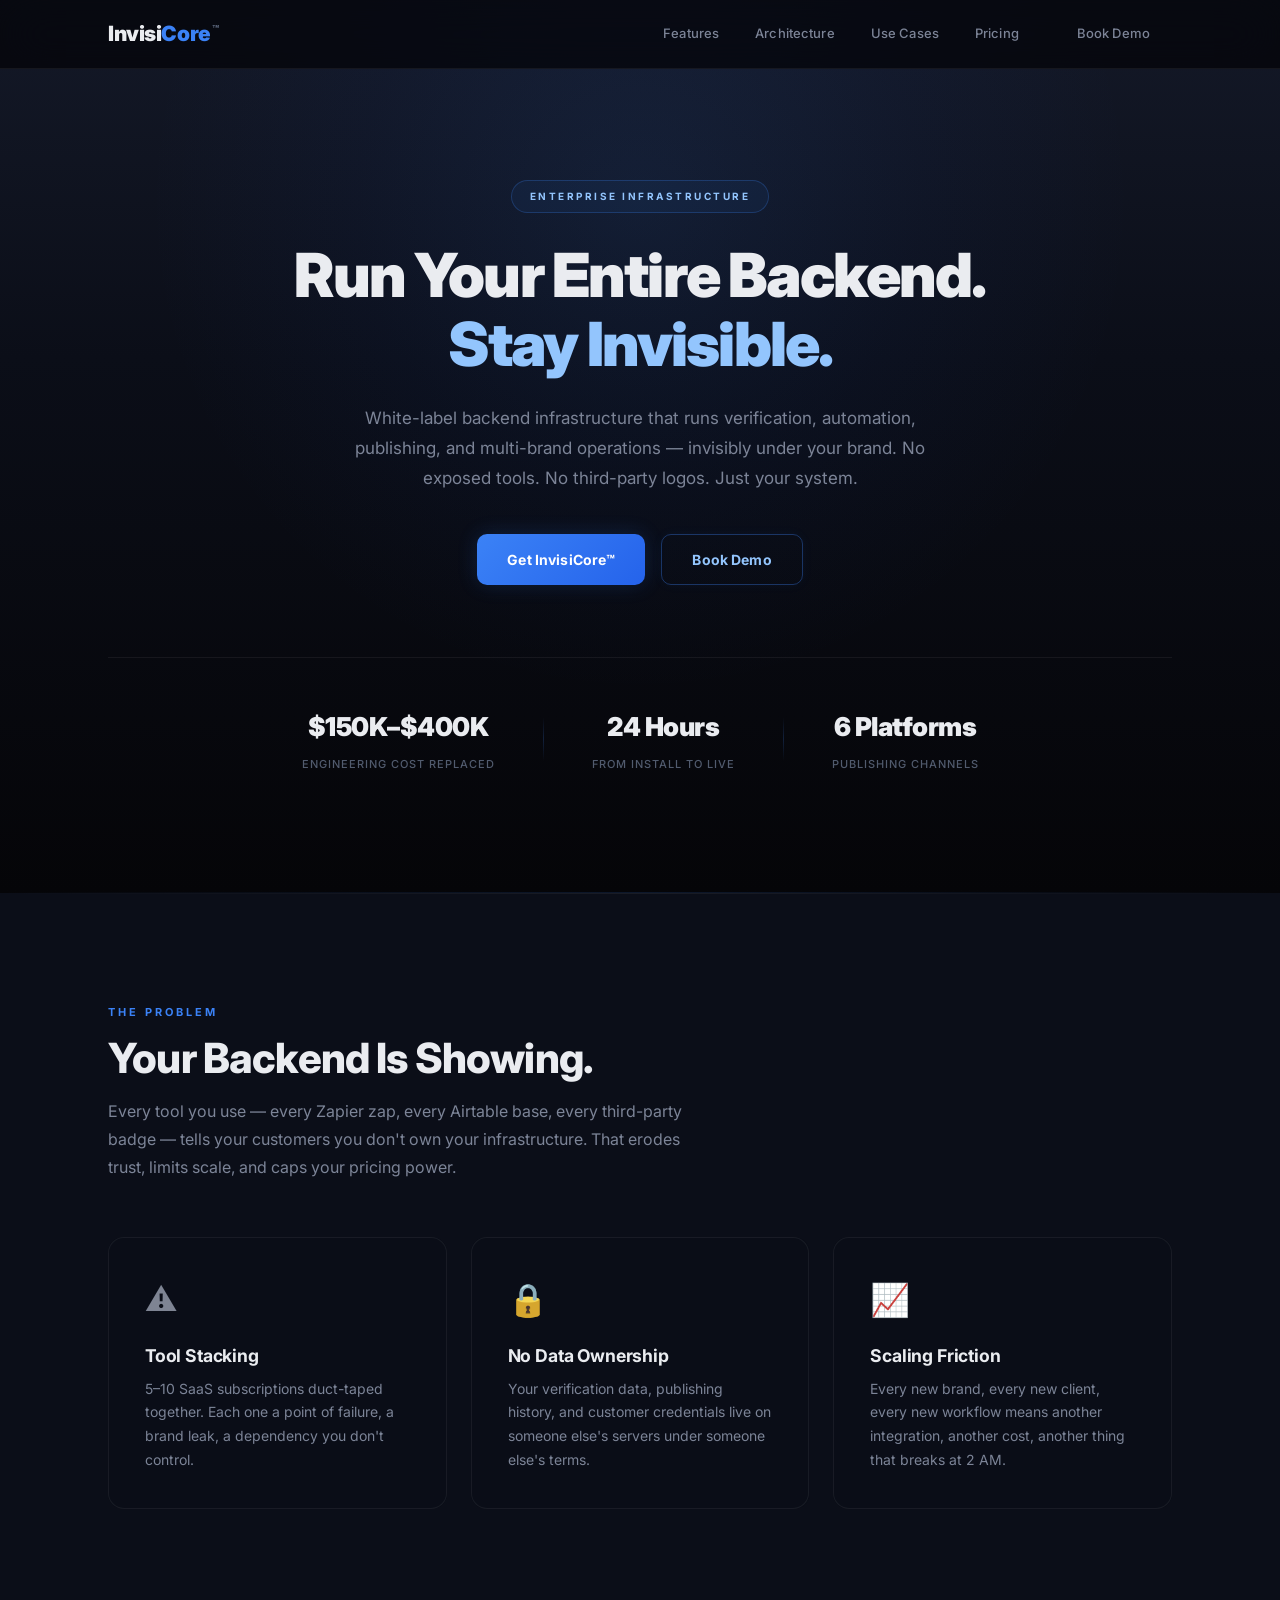
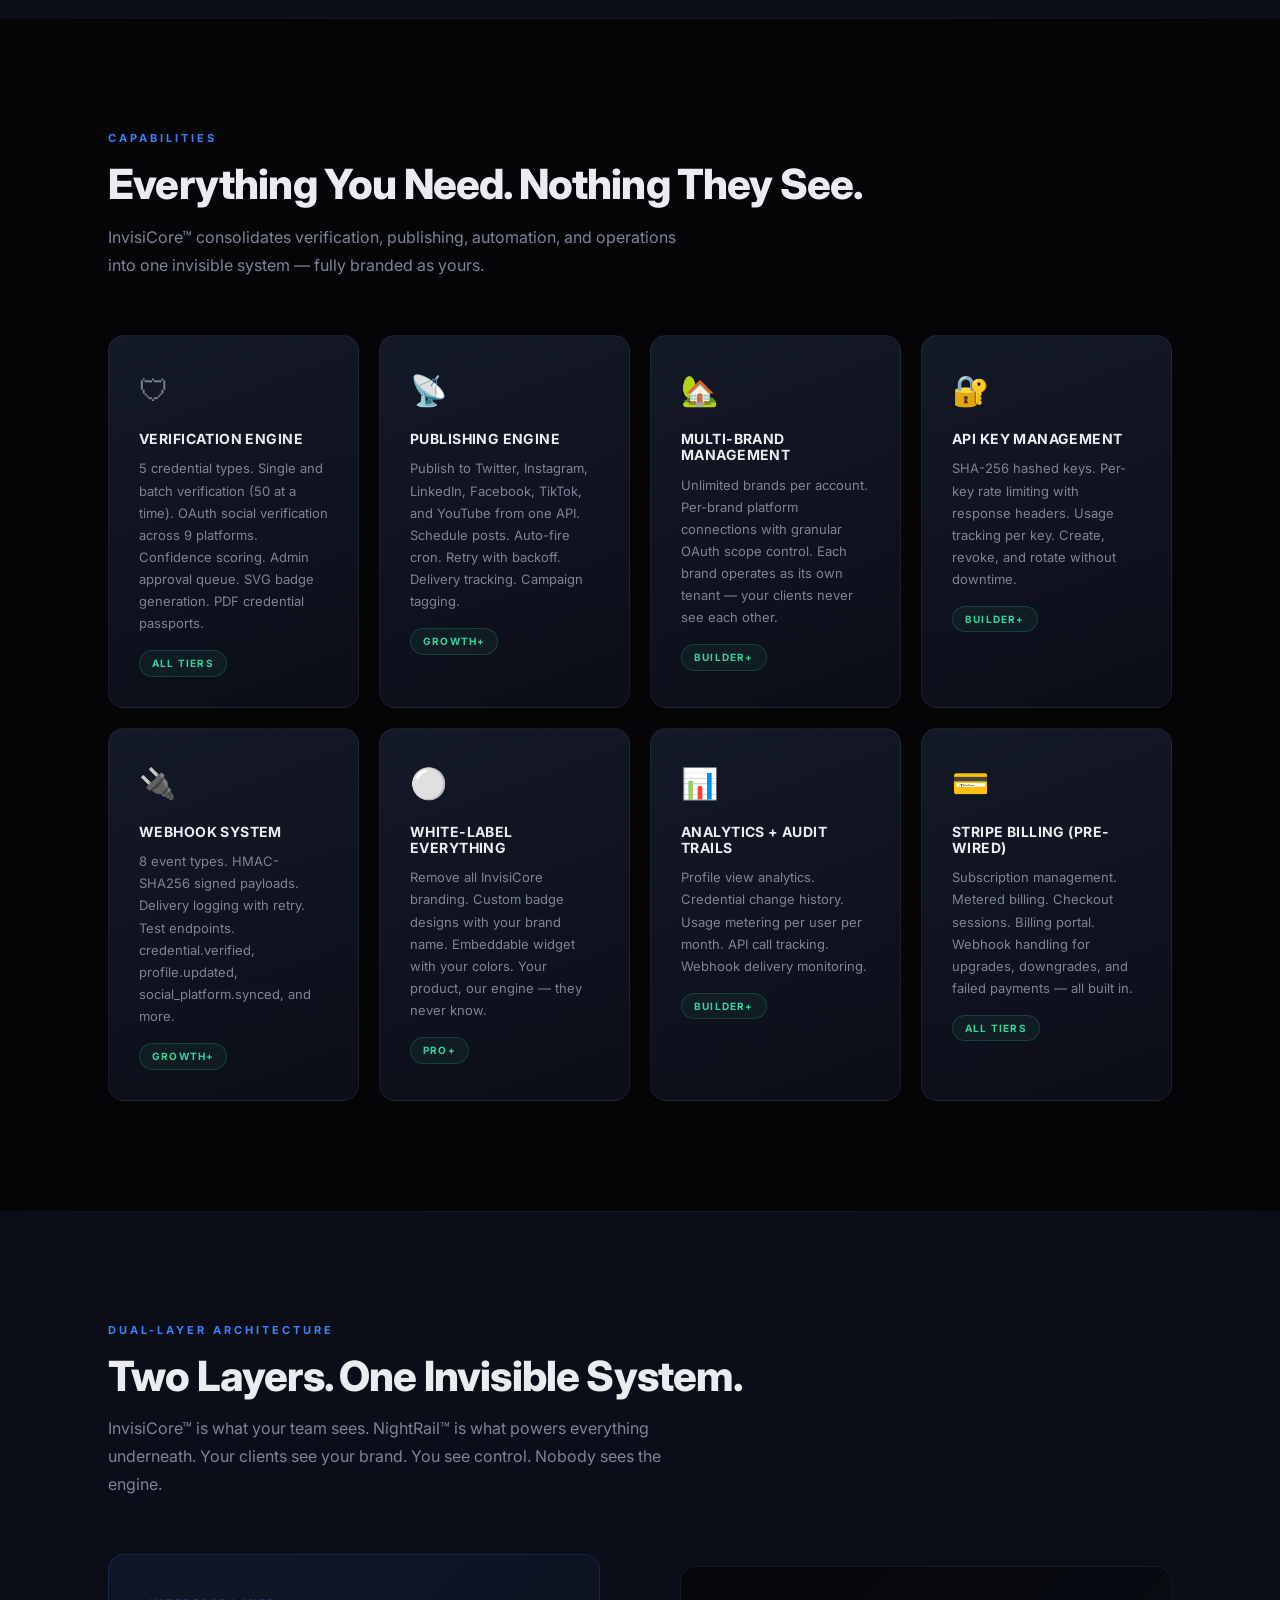
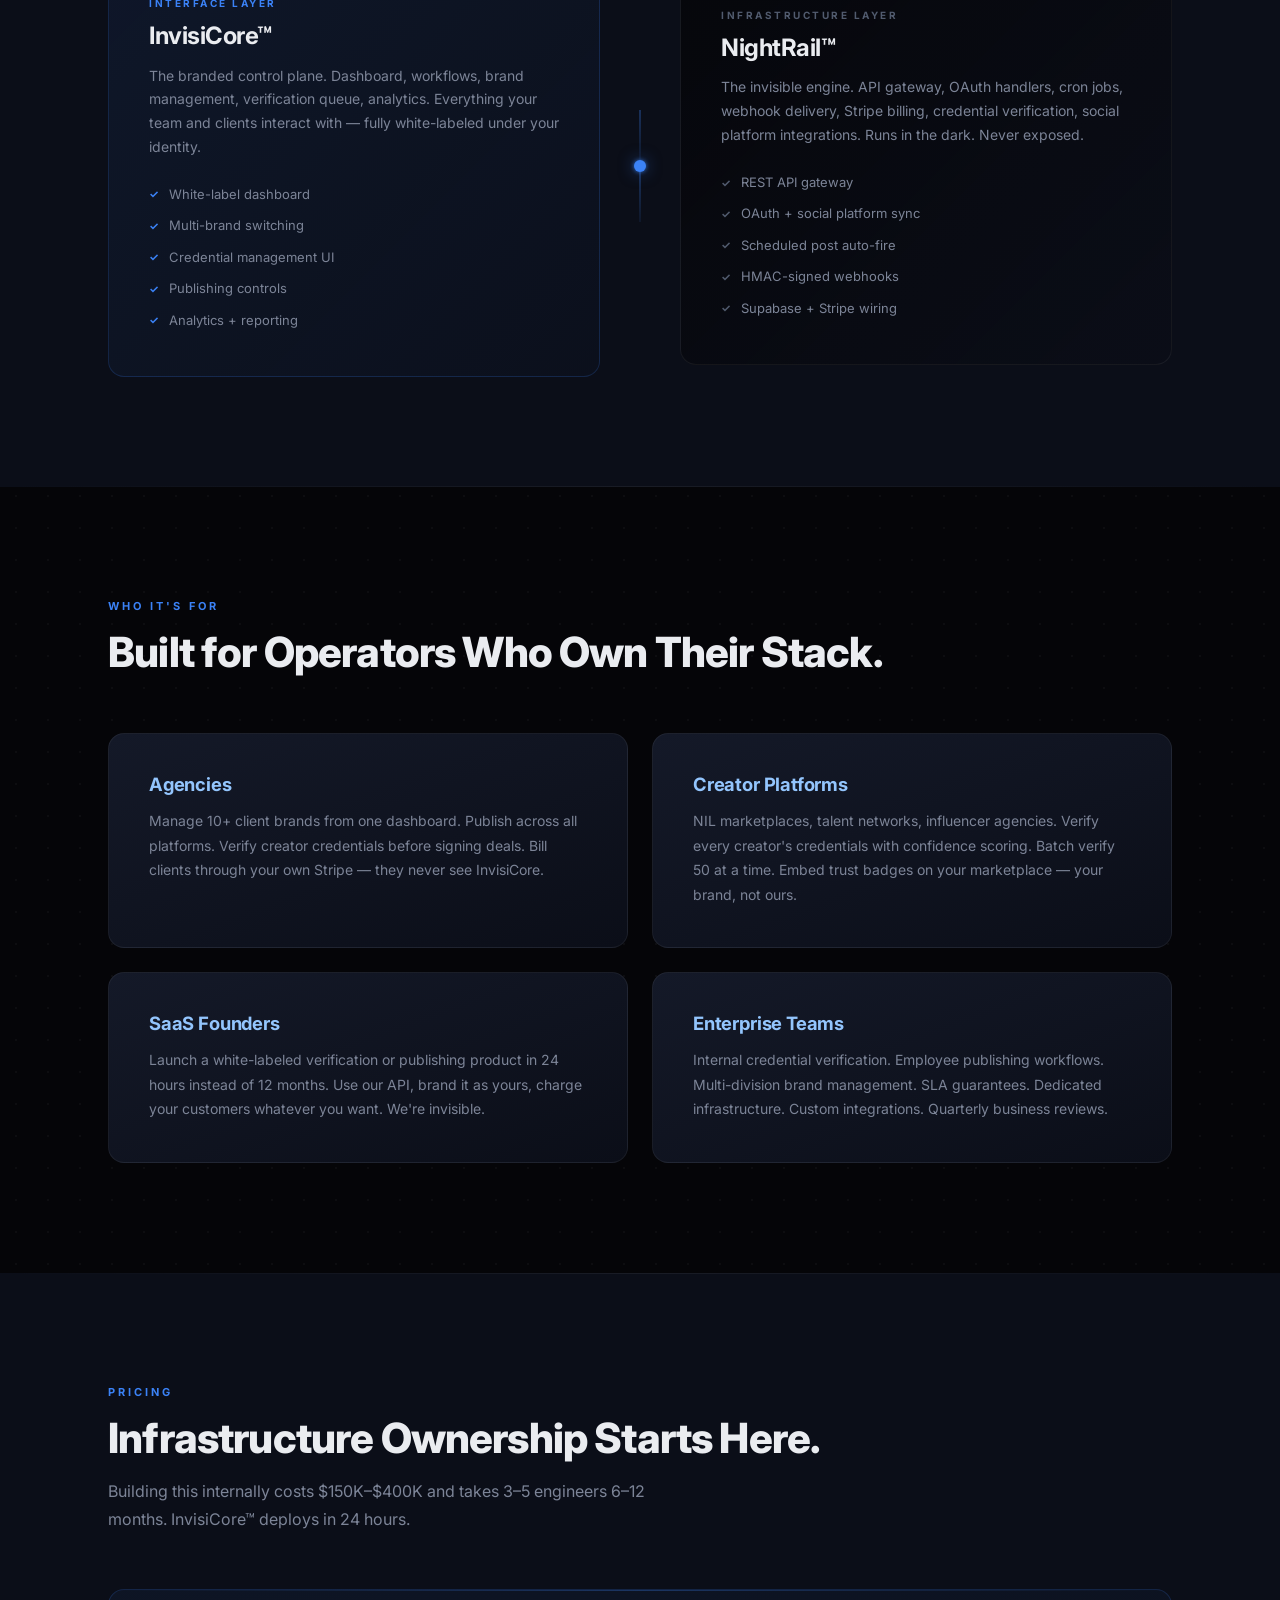
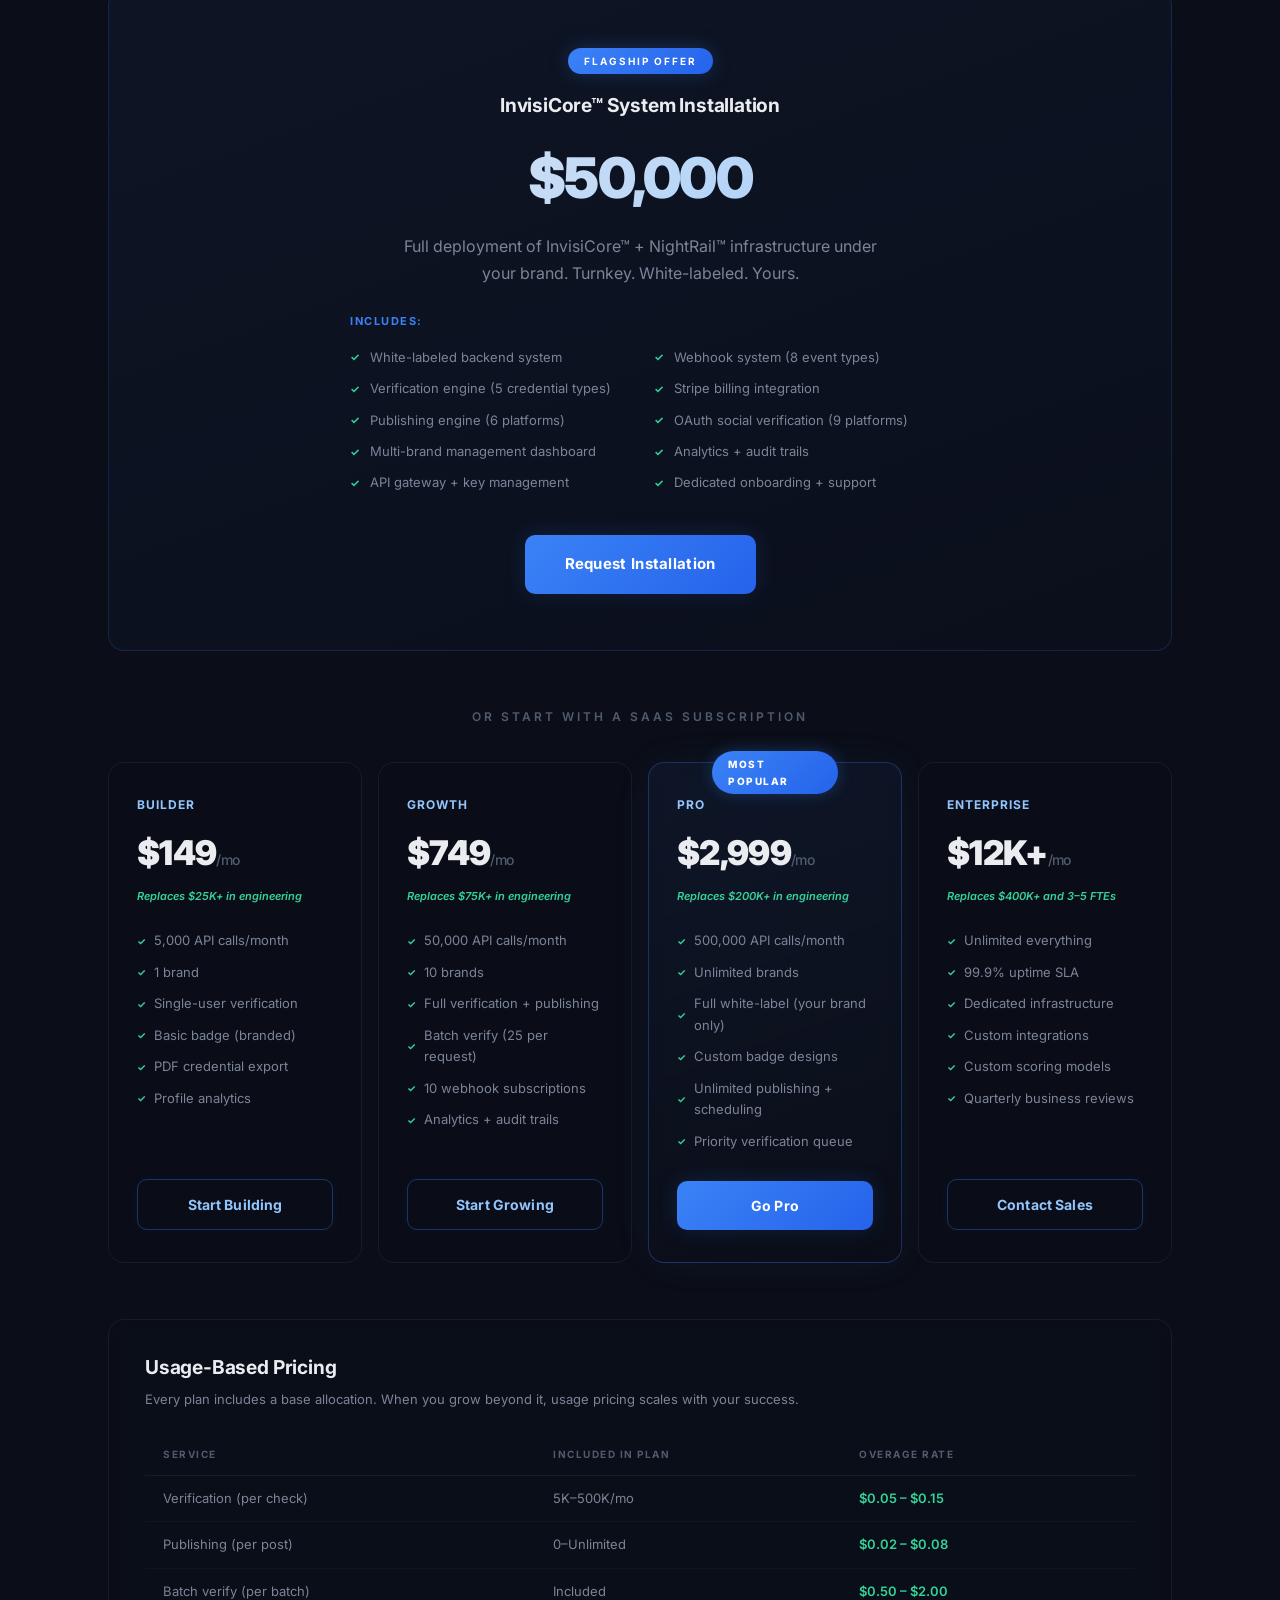
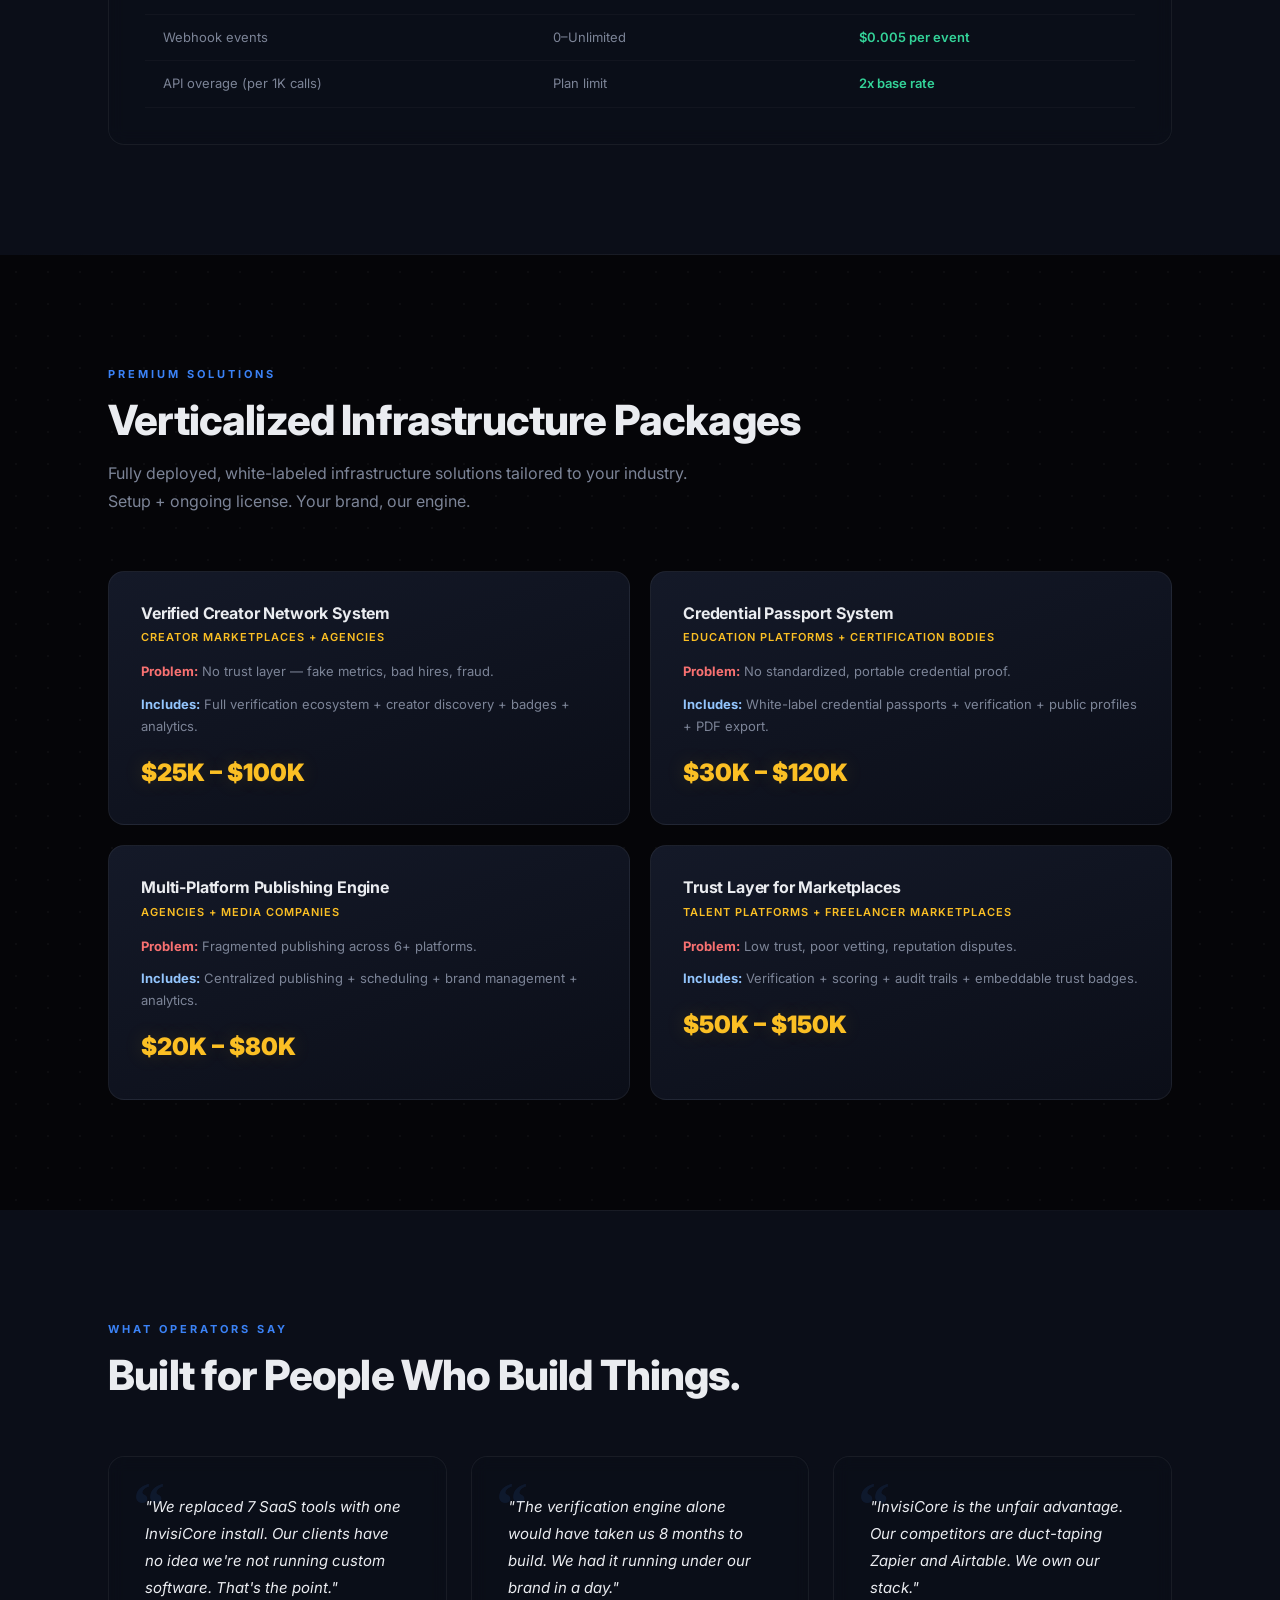
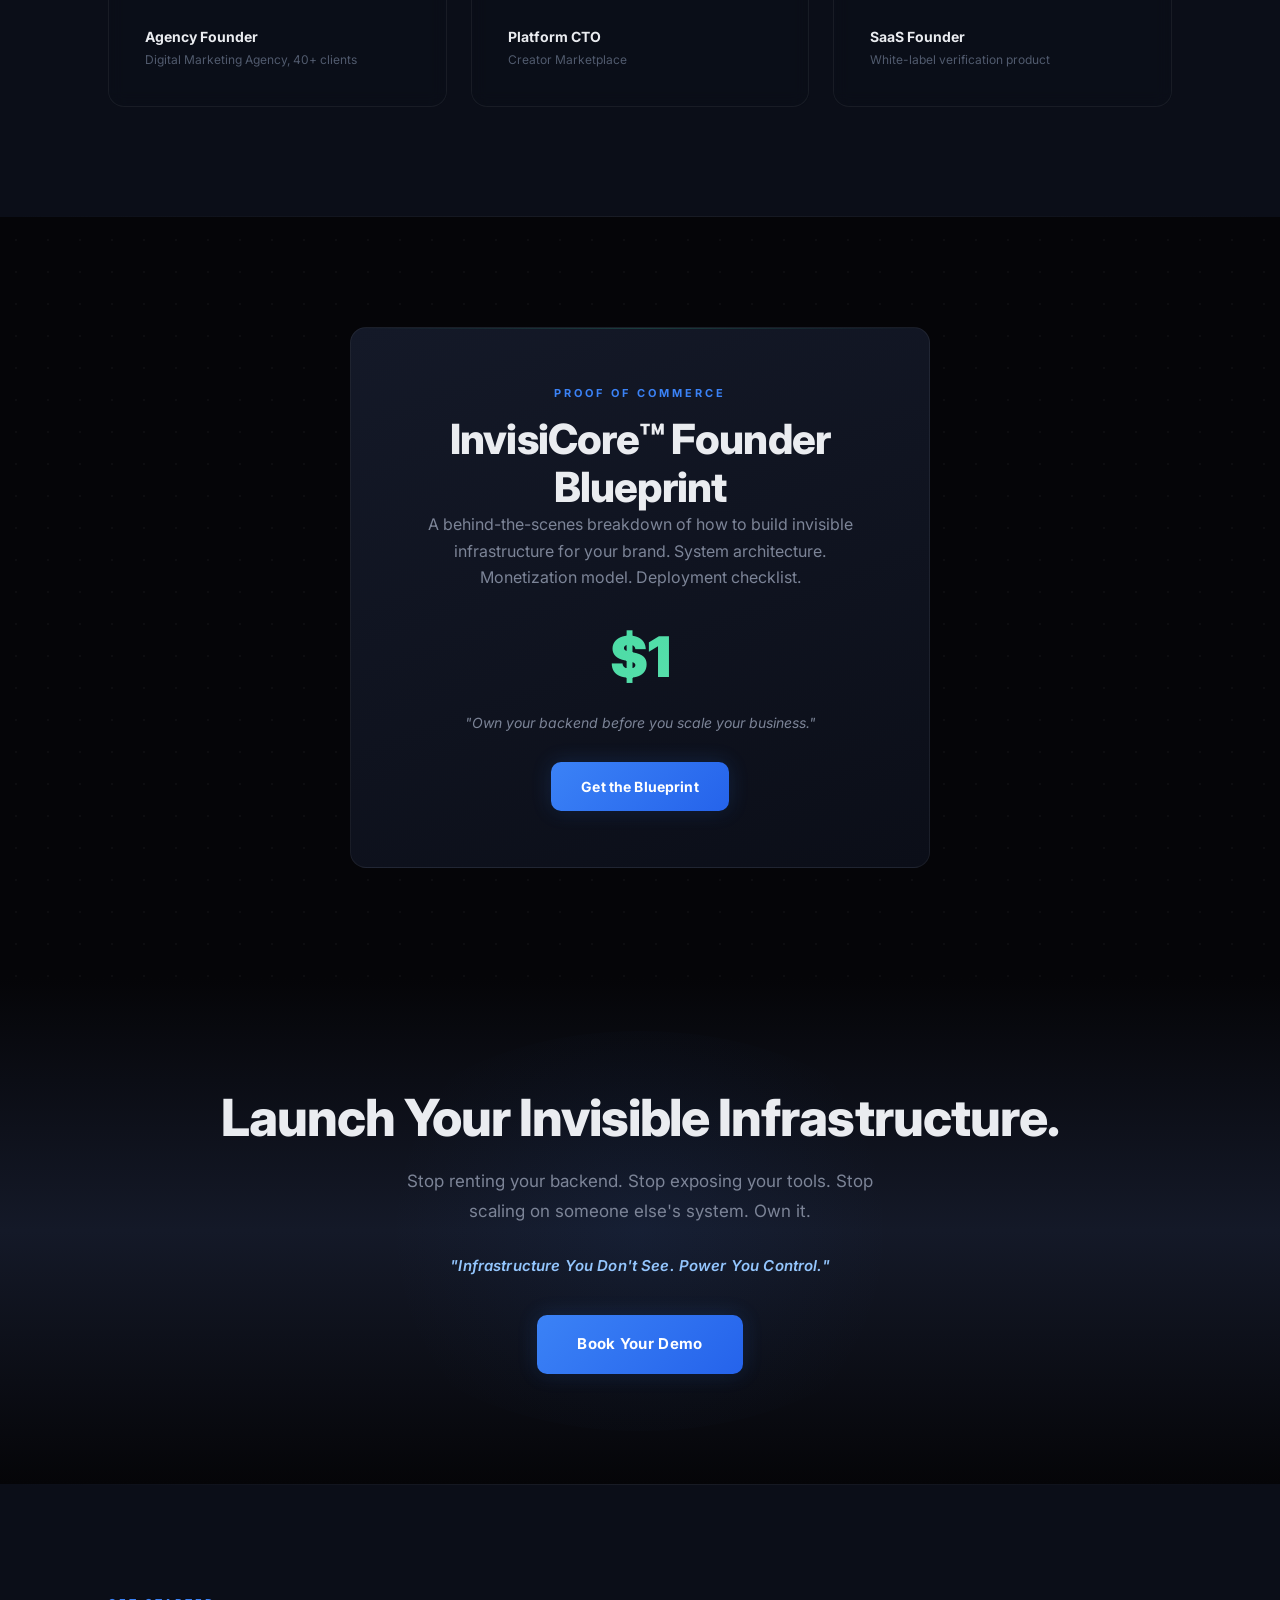
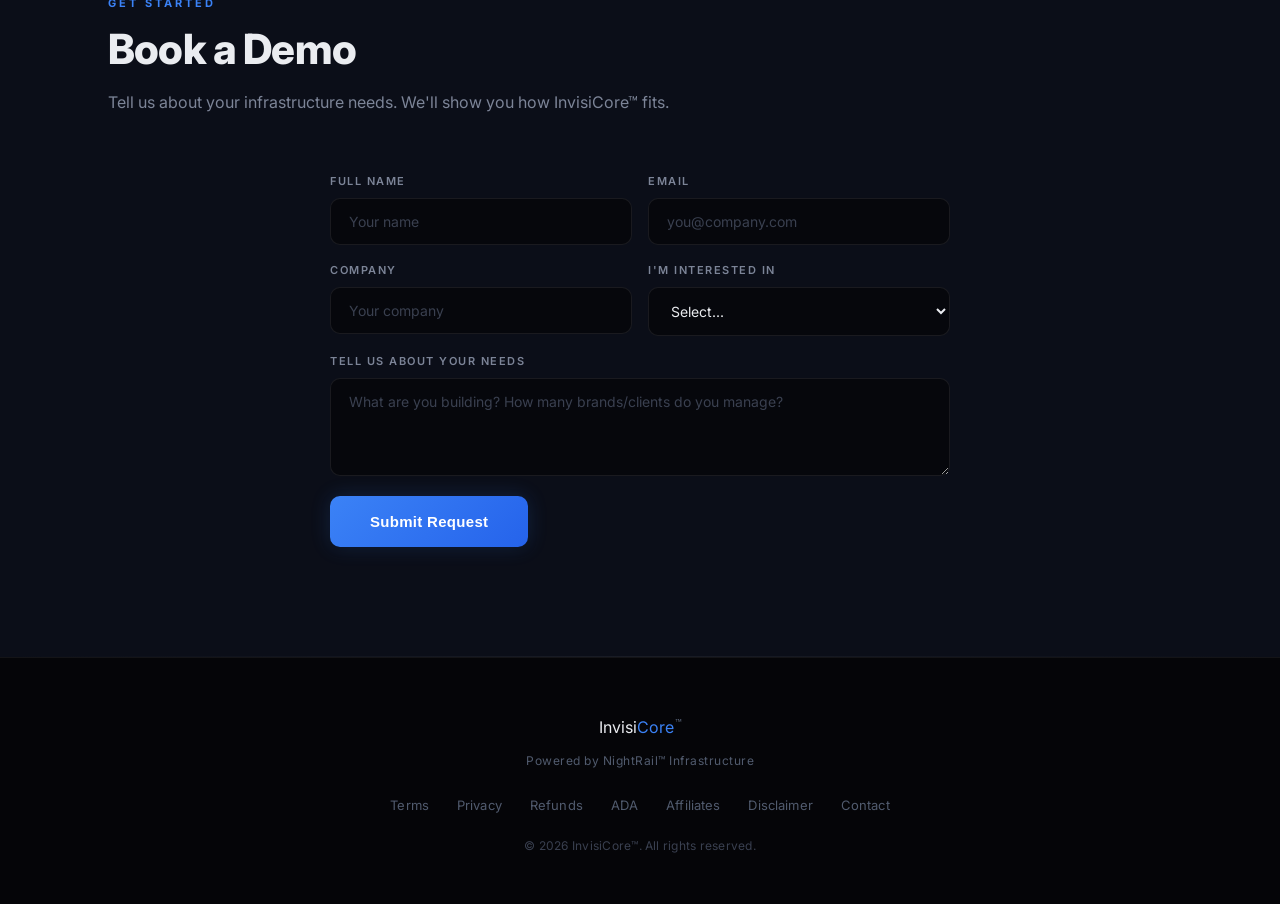
==== commit 8a08c322: "add favicon across all pages" ====
--- a/index.html
+++ b/index.html
@@ -2,6 +2,7 @@
 <html lang="en">
 <head>
   <meta charset="UTF-8">
+  <link rel="icon" type="image/svg+xml" href="/favicon.svg" />
   <meta name="viewport" content="width=device-width, initial-scale=1.0">
   <title>InvisiCore™ — Run Your Entire Backend. Stay Invisible.</title>
   <meta name="description" content="White-label backend infrastructure that runs verification, automation, publishing, and operations invisibly under your brand. Powered by NightRail™.">
--- a/style.css
+++ b/style.css
@@ -1,325 +1,490 @@
 /* ============================================================
-   InvisiCore™ — Dark, High-End SaaS Aesthetic
-   Colors: Black #0A0A0A, Navy #0F172A, Blue #3B82F6, Gray #9CA3AF
+   InvisiCore™ — Enterprise Infrastructure Aesthetic
+   Palette: Void #050508, Obsidian #0B0E18, Steel #141928
+           Signal Blue #3B82F6, Ice #93C5FD, Smoke #7C8497
    Font: Inter
    ============================================================ */
 
 *, *::before, *::after { margin: 0; padding: 0; box-sizing: border-box; }
 
 :root {
-  --black: #0A0A0A;
-  --navy: #0F172A;
+  --void: #050508;
+  --obsidian: #0B0E18;
+  --steel: #141928;
+  --slate: #1C2236;
+  --border: rgba(255,255,255,0.06);
+  --border-hover: rgba(59,130,246,0.25);
   --blue: #3B82F6;
-  --blue-light: #60A5FA;
-  --gray: #9CA3AF;
-  --gray-dark: #4B5563;
-  --gray-darker: #1F2937;
-  --white: #F9FAFB;
-  --red: #EF4444;
-  --green: #10B981;
-  --gold: #F59E0B;
-  --radius: 12px;
-  --radius-sm: 8px;
+  --blue-mid: #2563EB;
+  --blue-light: #93C5FD;
+  --blue-glow: rgba(59,130,246,0.15);
+  --smoke: #7C8497;
+  --ash: #515B6E;
+  --ember: #3A4050;
+  --white: #EAECF0;
+  --red: #F87171;
+  --green: #34D399;
+  --gold: #FBBF24;
+  --radius: 16px;
+  --radius-sm: 10px;
 }
 
 html { scroll-behavior: smooth; }
 
 body {
   font-family: 'Inter', -apple-system, BlinkMacSystemFont, sans-serif;
-  background: var(--black);
-  color: var(--gray);
-  line-height: 1.6;
+  background: var(--void);
+  color: var(--smoke);
+  line-height: 1.65;
   -webkit-font-smoothing: antialiased;
-}
-
-.container { max-width: 1100px; margin: 0 auto; padding: 0 24px; }
-
-h1, h2, h3, h4 { color: var(--white); line-height: 1.2; }
-h1 { font-size: clamp(2.5rem, 5vw, 3.5rem); font-weight: 900; letter-spacing: -0.02em; }
-h2 { font-size: clamp(1.8rem, 3.5vw, 2.5rem); font-weight: 800; letter-spacing: -0.01em; }
-h3 { font-size: 1.25rem; font-weight: 700; }
+  -moz-osx-font-smoothing: grayscale;
+  /* Subtle dot grid across entire page */
+  background-image: radial-gradient(rgba(255,255,255,0.03) 1px, transparent 1px);
+  background-size: 32px 32px;
+}
+
+.container { max-width: 1120px; margin: 0 auto; padding: 0 28px; }
+
+h1, h2, h3, h4 { color: var(--white); line-height: 1.15; }
+h1 { font-size: clamp(2.6rem, 5.5vw, 3.8rem); font-weight: 900; letter-spacing: -0.03em; }
+h2 { font-size: clamp(1.9rem, 3.5vw, 2.6rem); font-weight: 800; letter-spacing: -0.02em; }
+h3 { font-size: 1.2rem; font-weight: 700; letter-spacing: -0.01em; }
 
 a { color: var(--blue); text-decoration: none; }
 
-.text-blue { color: var(--blue); }
+.text-blue { color: var(--blue-light); }
 .text-red { color: var(--red); }
 .text-green { color: var(--green); }
 
 /* ─── BUTTONS ─── */
 .btn {
   display: inline-flex; align-items: center; justify-content: center;
-  padding: 12px 28px; border-radius: var(--radius-sm); font-size: 14px; font-weight: 700;
-  text-decoration: none; cursor: pointer; transition: all 0.2s; border: none;
-}
-.btn-sm { padding: 8px 20px; font-size: 13px; }
-.btn-lg { padding: 16px 36px; font-size: 16px; }
+  padding: 13px 30px; border-radius: var(--radius-sm); font-size: 14px; font-weight: 700;
+  text-decoration: none; cursor: pointer; transition: all 0.25s ease; border: none;
+  letter-spacing: 0.01em;
+}
+.btn-sm { padding: 9px 22px; font-size: 13px; }
+.btn-lg { padding: 17px 40px; font-size: 15px; letter-spacing: 0.02em; }
 .btn-block { width: 100%; }
-.btn-primary { background: var(--blue); color: #fff; }
-.btn-primary:hover { background: var(--blue-light); }
-.btn-outline { background: transparent; color: var(--blue); border: 1px solid var(--blue); }
-.btn-outline:hover { background: rgba(59,130,246,0.1); }
+.btn-primary {
+  background: linear-gradient(135deg, var(--blue) 0%, var(--blue-mid) 100%);
+  color: #fff;
+  box-shadow: 0 0 20px rgba(59,130,246,0.2), 0 2px 8px rgba(0,0,0,0.3);
+}
+.btn-primary:hover {
+  background: linear-gradient(135deg, var(--blue-light) 0%, var(--blue) 100%);
+  box-shadow: 0 0 32px rgba(59,130,246,0.35), 0 4px 12px rgba(0,0,0,0.3);
+  transform: translateY(-1px);
+}
+.btn-outline {
+  background: transparent; color: var(--blue-light);
+  border: 1px solid rgba(59,130,246,0.35);
+  box-shadow: 0 0 12px rgba(59,130,246,0.05);
+}
+.btn-outline:hover {
+  background: rgba(59,130,246,0.08);
+  border-color: rgba(59,130,246,0.6);
+  box-shadow: 0 0 20px rgba(59,130,246,0.12);
+}
 
 /* ─── NAV ─── */
 .nav {
   position: fixed; top: 0; left: 0; right: 0; z-index: 100;
-  background: rgba(10,10,10,0.85); backdrop-filter: blur(16px);
-  border-bottom: 1px solid rgba(255,255,255,0.06);
-}
-.nav-inner { display: flex; align-items: center; justify-content: space-between; height: 64px; }
-.nav-logo { font-size: 20px; font-weight: 900; text-decoration: none; }
+  background: rgba(5,5,8,0.75); backdrop-filter: blur(24px) saturate(1.2);
+  border-bottom: 1px solid var(--border);
+}
+.nav-inner { display: flex; align-items: center; justify-content: space-between; height: 68px; }
+.nav-logo { font-size: 21px; font-weight: 900; text-decoration: none; letter-spacing: -0.02em; }
 .logo-invisi { color: var(--white); }
 .logo-core { color: var(--blue); }
-.logo-tm { color: var(--gray-dark); font-size: 12px; vertical-align: super; }
-.nav-links { display: flex; align-items: center; gap: 32px; }
-.nav-links a { color: var(--gray); font-size: 14px; font-weight: 500; text-decoration: none; transition: color 0.2s; }
+.logo-tm { color: var(--ash); font-size: 11px; vertical-align: super; margin-left: 1px; }
+.nav-links { display: flex; align-items: center; gap: 36px; }
+.nav-links a { color: var(--smoke); font-size: 13px; font-weight: 500; text-decoration: none; transition: color 0.25s; letter-spacing: 0.01em; }
 .nav-links a:hover { color: var(--white); }
 .nav-toggle { display: none; background: none; border: none; cursor: pointer; padding: 4px; }
-.nav-toggle span { display: block; width: 24px; height: 2px; background: var(--white); margin: 5px 0; transition: 0.3s; }
+.nav-toggle span { display: block; width: 22px; height: 2px; background: var(--white); margin: 5px 0; transition: 0.3s; border-radius: 2px; }
 
 /* ─── HERO ─── */
 .hero {
-  position: relative; padding: 160px 0 100px; text-align: center; overflow: hidden;
-  background: linear-gradient(180deg, var(--navy) 0%, var(--black) 100%);
-}
-.hero-inner { position: relative; z-index: 1; }
+  position: relative; padding: 180px 0 120px; text-align: center; overflow: hidden;
+  background: linear-gradient(180deg, var(--steel) 0%, var(--obsidian) 40%, var(--void) 100%);
+}
+.hero-inner { position: relative; z-index: 2; }
 .hero-badge {
-  display: inline-block; padding: 6px 16px; border-radius: 100px;
-  font-size: 11px; font-weight: 700; text-transform: uppercase; letter-spacing: 2px;
-  color: var(--blue); border: 1px solid rgba(59,130,246,0.3);
-  background: rgba(59,130,246,0.08); margin-bottom: 24px;
-}
-.hero-sub { max-width: 640px; margin: 20px auto 0; font-size: 17px; color: var(--gray); }
-.hero-cta { display: flex; gap: 16px; justify-content: center; margin-top: 36px; }
+  display: inline-block; padding: 7px 18px; border-radius: 100px;
+  font-size: 10px; font-weight: 700; text-transform: uppercase; letter-spacing: 2.5px;
+  color: var(--blue-light); border: 1px solid rgba(59,130,246,0.25);
+  background: rgba(59,130,246,0.06); margin-bottom: 28px;
+}
+.hero h1 { margin-bottom: 0; }
+.hero-sub { max-width: 620px; margin: 24px auto 0; font-size: 17px; color: var(--smoke); line-height: 1.75; }
+.hero-cta { display: flex; gap: 16px; justify-content: center; margin-top: 40px; }
 .hero-proof {
-  display: flex; justify-content: center; align-items: center; gap: 40px;
-  margin-top: 64px; padding-top: 40px; border-top: 1px solid rgba(255,255,255,0.06);
-}
-.proof-num { display: block; font-size: 24px; font-weight: 900; color: var(--white); }
-.proof-label { display: block; font-size: 12px; color: var(--gray-dark); margin-top: 4px; }
-.proof-divider { width: 1px; height: 40px; background: rgba(255,255,255,0.08); }
+  display: flex; justify-content: center; align-items: center; gap: 48px;
+  margin-top: 72px; padding-top: 48px;
+  border-top: 1px solid var(--border);
+}
+.proof-num { display: block; font-size: 26px; font-weight: 900; color: var(--white); letter-spacing: -0.02em; }
+.proof-label { display: block; font-size: 11px; color: var(--ash); margin-top: 6px; text-transform: uppercase; letter-spacing: 1px; font-weight: 500; }
+.proof-divider { width: 1px; height: 44px; background: linear-gradient(180deg, transparent, rgba(59,130,246,0.2), transparent); }
+
+/* Hero background effects */
 .hero-glow {
-  position: absolute; top: -200px; left: 50%; transform: translateX(-50%);
-  width: 800px; height: 800px; border-radius: 50%;
-  background: radial-gradient(circle, rgba(59,130,246,0.08) 0%, transparent 70%);
-  pointer-events: none;
+  position: absolute; top: -300px; left: 50%; transform: translateX(-50%);
+  width: 1000px; height: 1000px; border-radius: 50%;
+  background: radial-gradient(circle, rgba(59,130,246,0.1) 0%, rgba(37,99,235,0.04) 40%, transparent 70%);
+  pointer-events: none; z-index: 0;
+}
+.hero::after {
+  content: ''; position: absolute; bottom: 0; left: 0; right: 0; height: 1px;
+  background: linear-gradient(90deg, transparent, rgba(59,130,246,0.15), transparent);
 }
 
 /* ─── SECTIONS ─── */
-.section { padding: 100px 0; }
-.section-dark { background: var(--navy); }
+.section { padding: 110px 0; position: relative; }
+.section-dark { background: var(--obsidian); }
+.section-dark::before,
+.section-dark::after {
+  content: ''; position: absolute; left: 0; right: 0; height: 1px;
+  background: linear-gradient(90deg, transparent, var(--border), transparent);
+}
+.section-dark::before { top: 0; }
+.section-dark::after { bottom: 0; }
 .section-label {
-  font-size: 11px; font-weight: 700; text-transform: uppercase; letter-spacing: 2px;
-  color: var(--blue); margin-bottom: 12px;
-}
-.section-sub { max-width: 600px; font-size: 16px; color: var(--gray); margin-top: 12px; margin-bottom: 48px; }
-.section h2 + .section-sub { margin-top: 12px; }
+  font-size: 11px; font-weight: 700; text-transform: uppercase; letter-spacing: 3px;
+  color: var(--blue); margin-bottom: 14px;
+}
+.section-sub { max-width: 580px; font-size: 16px; color: var(--smoke); margin-top: 14px; margin-bottom: 56px; line-height: 1.75; }
+
+/* ─── CARD BASE (shared glass treatment) ─── */
+.problem-card,
+.feature-card,
+.usecase-card,
+.pricing-card,
+.vertical-card,
+.testimonial-card {
+  border-radius: var(--radius);
+  border: 1px solid var(--border);
+  transition: border-color 0.3s ease, box-shadow 0.3s ease, transform 0.3s ease;
+}
+.problem-card:hover,
+.feature-card:hover,
+.usecase-card:hover,
+.vertical-card:hover,
+.testimonial-card:hover {
+  border-color: var(--border-hover);
+  box-shadow: 0 0 40px rgba(59,130,246,0.06), 0 8px 32px rgba(0,0,0,0.2);
+  transform: translateY(-2px);
+}
 
 /* ─── PROBLEM ─── */
-.problem-grid { display: grid; grid-template-columns: repeat(3, 1fr); gap: 24px; margin-top: 48px; }
+.problem-grid { display: grid; grid-template-columns: repeat(3, 1fr); gap: 24px; margin-top: 56px; }
 .problem-card {
-  padding: 32px; border-radius: var(--radius); background: rgba(10,10,10,0.5);
-  border: 1px solid rgba(255,255,255,0.06);
-}
-.problem-icon { font-size: 28px; margin-bottom: 16px; }
-.problem-card h3 { margin-bottom: 8px; }
+  padding: 36px; background: rgba(11,14,24,0.6);
+  backdrop-filter: blur(8px);
+}
+.problem-icon { font-size: 32px; margin-bottom: 20px; filter: grayscale(0.2); }
+.problem-card h3 { margin-bottom: 10px; font-size: 1.1rem; }
+.problem-card p { font-size: 14px; line-height: 1.7; }
 
 /* ─── FEATURES ─── */
 .features-grid { display: grid; grid-template-columns: repeat(4, 1fr); gap: 20px; }
 .feature-card {
-  padding: 28px; border-radius: var(--radius); background: var(--navy);
-  border: 1px solid rgba(255,255,255,0.06); transition: border-color 0.2s;
-}
-.feature-card:hover { border-color: rgba(59,130,246,0.3); }
-.feature-icon { font-size: 28px; margin-bottom: 12px; }
-.feature-card h3 { font-size: 15px; margin-bottom: 8px; }
-.feature-card p { font-size: 13px; line-height: 1.6; }
+  padding: 30px; background: linear-gradient(160deg, var(--steel) 0%, var(--obsidian) 100%);
+  position: relative; overflow: hidden;
+}
+.feature-card::before {
+  content: ''; position: absolute; top: 0; left: 0; right: 0; height: 1px;
+  background: linear-gradient(90deg, transparent, rgba(59,130,246,0.15), transparent);
+  opacity: 0; transition: opacity 0.3s;
+}
+.feature-card:hover::before { opacity: 1; }
+.feature-icon { font-size: 30px; margin-bottom: 16px; }
+.feature-card h3 { font-size: 14px; margin-bottom: 10px; text-transform: uppercase; letter-spacing: 0.03em; }
+.feature-card p { font-size: 13px; line-height: 1.7; color: var(--smoke); }
 .feature-tier {
-  display: inline-block; margin-top: 12px; padding: 3px 10px; border-radius: 100px;
-  font-size: 10px; font-weight: 700; text-transform: uppercase; letter-spacing: 1px;
-  color: var(--green); border: 1px solid rgba(16,185,129,0.3);
-  background: rgba(16,185,129,0.06);
+  display: inline-block; margin-top: 16px; padding: 4px 12px; border-radius: 100px;
+  font-size: 10px; font-weight: 700; text-transform: uppercase; letter-spacing: 1.2px;
+  color: var(--green); border: 1px solid rgba(52,211,153,0.2);
+  background: rgba(52,211,153,0.06);
 }
 
 /* ─── ARCHITECTURE ─── */
-.arch-grid { display: grid; grid-template-columns: 1fr auto 1fr; gap: 32px; align-items: center; margin-top: 48px; }
+.arch-grid { display: grid; grid-template-columns: 1fr 80px 1fr; gap: 0; align-items: center; margin-top: 56px; }
 .arch-card {
-  padding: 36px; border-radius: var(--radius); border: 1px solid rgba(255,255,255,0.08);
-}
-.arch-invisicore { background: rgba(59,130,246,0.06); border-color: rgba(59,130,246,0.2); }
-.arch-nightrail { background: rgba(10,10,10,0.6); border-color: rgba(255,255,255,0.08); }
+  padding: 40px; border-radius: var(--radius);
+  border: 1px solid var(--border);
+}
+.arch-invisicore {
+  background: linear-gradient(135deg, rgba(59,130,246,0.08) 0%, rgba(59,130,246,0.02) 100%);
+  border-color: rgba(59,130,246,0.18);
+}
+.arch-nightrail {
+  background: linear-gradient(135deg, rgba(5,5,8,0.8) 0%, rgba(11,14,24,0.5) 100%);
+  border-color: var(--border);
+}
 .arch-label {
-  font-size: 10px; font-weight: 700; text-transform: uppercase; letter-spacing: 2px;
-  color: var(--blue); margin-bottom: 8px;
-}
-.arch-card h3 { font-size: 22px; margin-bottom: 12px; }
-.arch-card p { font-size: 14px; margin-bottom: 16px; }
+  font-size: 10px; font-weight: 700; text-transform: uppercase; letter-spacing: 2.5px;
+  color: var(--blue); margin-bottom: 10px;
+}
+.arch-nightrail .arch-label { color: var(--ash); }
+.arch-card h3 { font-size: 24px; margin-bottom: 14px; letter-spacing: -0.02em; }
+.arch-card p { font-size: 14px; margin-bottom: 20px; line-height: 1.7; }
 .arch-card ul { list-style: none; }
-.arch-card li { font-size: 13px; padding: 4px 0; color: var(--gray); }
-.arch-card li::before { content: "\2713 "; color: var(--blue); margin-right: 8px; }
-.arch-nightrail li::before { color: var(--gray-dark); }
-.arch-connector { display: flex; flex-direction: column; align-items: center; gap: 0; }
-.arch-line { width: 2px; height: 60px; background: linear-gradient(180deg, rgba(59,130,246,0.4), rgba(59,130,246,0.1)); }
-.arch-dot { width: 10px; height: 10px; border-radius: 50%; background: var(--blue); box-shadow: 0 0 12px rgba(59,130,246,0.5); }
+.arch-card li { font-size: 13px; padding: 5px 0; color: var(--smoke); display: flex; align-items: center; gap: 10px; }
+.arch-card li::before { content: "\2713"; color: var(--blue); font-weight: 700; font-size: 11px; flex-shrink: 0; }
+.arch-nightrail li::before { color: var(--ash); }
+.arch-connector { display: flex; flex-direction: column; align-items: center; justify-content: center; gap: 0; }
+.arch-line { width: 2px; height: 50px; background: linear-gradient(180deg, rgba(59,130,246,0.3), rgba(59,130,246,0.08)); }
+.arch-dot {
+  width: 12px; height: 12px; border-radius: 50%; background: var(--blue);
+  box-shadow: 0 0 16px rgba(59,130,246,0.5), 0 0 4px rgba(59,130,246,0.8);
+  animation: pulse-dot 2.5s ease-in-out infinite;
+}
+@keyframes pulse-dot {
+  0%, 100% { box-shadow: 0 0 16px rgba(59,130,246,0.5), 0 0 4px rgba(59,130,246,0.8); }
+  50% { box-shadow: 0 0 24px rgba(59,130,246,0.7), 0 0 8px rgba(59,130,246,1); }
+}
 
 /* ─── USE CASES ─── */
-.usecases-grid { display: grid; grid-template-columns: repeat(2, 1fr); gap: 24px; margin-top: 48px; }
+.usecases-grid { display: grid; grid-template-columns: repeat(2, 1fr); gap: 24px; margin-top: 56px; }
 .usecase-card {
-  padding: 36px; border-radius: var(--radius); background: var(--navy);
-  border: 1px solid rgba(255,255,255,0.06); transition: border-color 0.2s;
-}
-.usecase-card:hover { border-color: rgba(59,130,246,0.3); }
-.usecase-card h3 { margin-bottom: 12px; color: var(--blue); }
-.usecase-card p { font-size: 14px; }
+  padding: 40px; background: linear-gradient(160deg, var(--steel) 0%, var(--obsidian) 100%);
+  position: relative;
+}
+.usecase-card h3 { margin-bottom: 14px; color: var(--blue-light); font-size: 1.15rem; }
+.usecase-card p { font-size: 14px; line-height: 1.75; }
 
 /* ─── PRICING ─── */
 .pricing-flagship {
-  text-align: center; padding: 48px; border-radius: var(--radius);
-  background: rgba(59,130,246,0.04); border: 2px solid rgba(59,130,246,0.2);
-  margin-bottom: 48px;
+  text-align: center; padding: 56px 48px; border-radius: var(--radius);
+  background: linear-gradient(160deg, rgba(59,130,246,0.06) 0%, rgba(37,99,235,0.02) 100%);
+  border: 1px solid rgba(59,130,246,0.18);
+  margin-bottom: 56px; position: relative; overflow: hidden;
+}
+.pricing-flagship::before {
+  content: ''; position: absolute; top: 0; left: 0; right: 0; height: 1px;
+  background: linear-gradient(90deg, transparent, rgba(59,130,246,0.3), transparent);
 }
 .flagship-badge {
-  display: inline-block; padding: 4px 14px; border-radius: 100px;
-  font-size: 11px; font-weight: 700; text-transform: uppercase; letter-spacing: 1.5px;
-  background: var(--blue); color: #fff; margin-bottom: 16px;
-}
-.flagship-price { font-size: 48px; font-weight: 900; color: var(--white); margin: 12px 0 8px; }
-.flagship-desc { font-size: 16px; color: var(--gray); max-width: 500px; margin: 0 auto 24px; }
-.flagship-includes { display: grid; grid-template-columns: 1fr 1fr; gap: 24px; text-align: left; max-width: 600px; margin: 0 auto 32px; }
-.flagship-col h4 { font-size: 12px; font-weight: 700; text-transform: uppercase; letter-spacing: 1px; color: var(--blue); margin-bottom: 12px; }
+  display: inline-block; padding: 5px 16px; border-radius: 100px;
+  font-size: 10px; font-weight: 700; text-transform: uppercase; letter-spacing: 2px;
+  background: linear-gradient(135deg, var(--blue) 0%, var(--blue-mid) 100%);
+  color: #fff; margin-bottom: 20px;
+  box-shadow: 0 0 20px rgba(59,130,246,0.25);
+}
+.flagship-price {
+  font-size: 56px; font-weight: 900; color: var(--white); margin: 16px 0 8px;
+  letter-spacing: -0.03em;
+  background: linear-gradient(135deg, var(--white) 0%, var(--blue-light) 100%);
+  -webkit-background-clip: text; -webkit-text-fill-color: transparent;
+  background-clip: text;
+}
+.flagship-desc { font-size: 16px; color: var(--smoke); max-width: 480px; margin: 0 auto 28px; line-height: 1.7; }
+.flagship-includes { display: grid; grid-template-columns: 1fr 1fr; gap: 28px; text-align: left; max-width: 580px; margin: 0 auto 36px; }
+.flagship-col h4 { font-size: 11px; font-weight: 700; text-transform: uppercase; letter-spacing: 1.5px; color: var(--blue); margin-bottom: 14px; }
 .flagship-col ul { list-style: none; }
-.flagship-col li { font-size: 13px; padding: 4px 0; color: var(--gray); }
-.flagship-col li::before { content: "\2713 "; color: var(--green); margin-right: 8px; }
+.flagship-col li { font-size: 13px; padding: 5px 0; color: var(--smoke); display: flex; align-items: center; gap: 10px; }
+.flagship-col li::before { content: "\2713"; color: var(--green); font-weight: 700; font-size: 11px; flex-shrink: 0; }
 
 .pricing-saas-label {
-  text-align: center; font-size: 13px; font-weight: 600; color: var(--gray-dark);
-  text-transform: uppercase; letter-spacing: 2px; margin-bottom: 32px;
-}
-.pricing-grid { display: grid; grid-template-columns: repeat(4, 1fr); gap: 16px; margin-bottom: 48px; }
+  text-align: center; font-size: 12px; font-weight: 600; color: var(--ash);
+  text-transform: uppercase; letter-spacing: 3px; margin-bottom: 36px;
+}
+.pricing-grid { display: grid; grid-template-columns: repeat(4, 1fr); gap: 16px; margin-bottom: 56px; }
 .pricing-card {
-  padding: 28px; border-radius: var(--radius); background: rgba(10,10,10,0.5);
-  border: 1px solid rgba(255,255,255,0.06); display: flex; flex-direction: column;
-}
-.pricing-card-highlight { border: 2px solid var(--blue); background: rgba(59,130,246,0.04); position: relative; }
+  padding: 32px 28px; background: rgba(11,14,24,0.6);
+  backdrop-filter: blur(8px); display: flex; flex-direction: column;
+}
+.pricing-card-highlight {
+  border: 1px solid rgba(59,130,246,0.3);
+  background: linear-gradient(160deg, rgba(59,130,246,0.07) 0%, rgba(11,14,24,0.6) 100%);
+  position: relative;
+  box-shadow: 0 0 40px rgba(59,130,246,0.06);
+}
 .pricing-popular {
   position: absolute; top: -12px; left: 50%; transform: translateX(-50%);
-  padding: 4px 14px; border-radius: 100px; font-size: 10px; font-weight: 800;
-  background: var(--blue); color: #fff; letter-spacing: 1px;
-}
-.pricing-tier { font-size: 13px; font-weight: 700; color: var(--blue); margin-bottom: 8px; }
-.pricing-price { font-size: 32px; font-weight: 900; color: var(--white); }
-.pricing-price span { font-size: 14px; color: var(--gray-dark); font-weight: 500; }
-.pricing-anchor { font-size: 11px; color: var(--green); font-weight: 600; font-style: italic; margin: 4px 0 16px; }
-.pricing-card ul { list-style: none; flex: 1; margin-bottom: 20px; }
-.pricing-card li { font-size: 12px; padding: 4px 0; color: var(--gray); }
-.pricing-card li::before { content: "\2713 "; color: var(--green); margin-right: 6px; }
+  padding: 5px 16px; border-radius: 100px; font-size: 10px; font-weight: 800;
+  background: linear-gradient(135deg, var(--blue) 0%, var(--blue-mid) 100%);
+  color: #fff; letter-spacing: 1.5px;
+  box-shadow: 0 0 16px rgba(59,130,246,0.3);
+}
+.pricing-tier { font-size: 12px; font-weight: 700; color: var(--blue-light); margin-bottom: 10px; text-transform: uppercase; letter-spacing: 1px; }
+.pricing-price { font-size: 34px; font-weight: 900; color: var(--white); letter-spacing: -0.02em; }
+.pricing-price span { font-size: 14px; color: var(--ash); font-weight: 500; }
+.pricing-anchor { font-size: 11px; color: var(--green); font-weight: 600; font-style: italic; margin: 6px 0 20px; }
+.pricing-card ul { list-style: none; flex: 1; margin-bottom: 24px; }
+.pricing-card li { font-size: 13px; padding: 5px 0; color: var(--smoke); display: flex; align-items: center; gap: 8px; }
+.pricing-card li::before { content: "\2713"; color: var(--green); font-weight: 700; font-size: 10px; flex-shrink: 0; }
 
 /* ─── USAGE TABLE ─── */
-.usage-section { background: rgba(10,10,10,0.4); border-radius: var(--radius); padding: 32px; border: 1px solid rgba(255,255,255,0.06); }
-.usage-section h3 { margin-bottom: 8px; }
-.usage-section > p { font-size: 13px; color: var(--gray); margin-bottom: 20px; }
+.usage-section {
+  background: rgba(11,14,24,0.5); border-radius: var(--radius); padding: 36px;
+  border: 1px solid var(--border); backdrop-filter: blur(8px);
+}
+.usage-section h3 { margin-bottom: 10px; }
+.usage-section > p { font-size: 13px; color: var(--smoke); margin-bottom: 24px; line-height: 1.7; }
 .usage-table { width: 100%; border-collapse: collapse; font-size: 13px; }
 .usage-table th {
-  text-align: left; padding: 10px 16px; font-size: 11px; font-weight: 600;
-  text-transform: uppercase; letter-spacing: 1px; color: var(--gray-dark);
-  border-bottom: 1px solid rgba(255,255,255,0.08);
-}
-.usage-table td { padding: 10px 16px; border-bottom: 1px solid rgba(255,255,255,0.04); color: var(--gray); }
+  text-align: left; padding: 12px 18px; font-size: 10px; font-weight: 700;
+  text-transform: uppercase; letter-spacing: 1.5px; color: var(--ash);
+  border-bottom: 1px solid rgba(255,255,255,0.06);
+}
+.usage-table td { padding: 12px 18px; border-bottom: 1px solid rgba(255,255,255,0.03); color: var(--smoke); }
 .usage-table td:last-child { color: var(--green); font-weight: 600; }
+.usage-table tr:hover td { background: rgba(59,130,246,0.02); }
 
 /* ─── VERTICALIZED ─── */
-.vertical-grid { display: grid; grid-template-columns: 1fr 1fr; gap: 20px; margin-top: 48px; }
+.vertical-grid { display: grid; grid-template-columns: 1fr 1fr; gap: 20px; margin-top: 56px; }
 .vertical-card {
-  padding: 28px; border-radius: var(--radius); background: var(--navy);
-  border: 1px solid rgba(255,255,255,0.06);
-}
-.vertical-card h3 { font-size: 16px; margin-bottom: 4px; }
-.vertical-target { font-size: 11px; font-weight: 600; color: var(--gold); margin-bottom: 12px; }
-.vertical-card p { font-size: 13px; margin-bottom: 8px; }
-.vertical-price { font-size: 22px; font-weight: 900; color: var(--gold); margin-top: 12px; }
+  padding: 32px; background: linear-gradient(160deg, var(--steel) 0%, var(--obsidian) 100%);
+  position: relative;
+}
+.vertical-card h3 { font-size: 16px; margin-bottom: 6px; }
+.vertical-target { font-size: 11px; font-weight: 600; color: var(--gold); margin-bottom: 14px; text-transform: uppercase; letter-spacing: 1px; }
+.vertical-card p { font-size: 13px; margin-bottom: 10px; line-height: 1.7; }
+.vertical-price {
+  font-size: 24px; font-weight: 900; color: var(--gold); margin-top: 16px;
+  text-shadow: 0 0 20px rgba(251,191,36,0.15);
+}
 
 /* ─── TESTIMONIALS ─── */
-.testimonials-grid { display: grid; grid-template-columns: repeat(3, 1fr); gap: 24px; margin-top: 48px; }
+.testimonials-grid { display: grid; grid-template-columns: repeat(3, 1fr); gap: 24px; margin-top: 56px; }
 .testimonial-card {
-  padding: 32px; border-radius: var(--radius); background: rgba(10,10,10,0.5);
-  border: 1px solid rgba(255,255,255,0.06);
-}
-.testimonial-card p { font-size: 15px; font-style: italic; color: var(--white); line-height: 1.7; margin-bottom: 20px; }
+  padding: 36px; background: rgba(11,14,24,0.5);
+  backdrop-filter: blur(8px); position: relative;
+}
+.testimonial-card::before {
+  content: '\201C'; position: absolute; top: 16px; left: 24px;
+  font-size: 64px; font-weight: 900; color: rgba(59,130,246,0.1);
+  line-height: 1; font-family: Georgia, serif;
+}
+.testimonial-card p { font-size: 15px; font-style: italic; color: var(--white); line-height: 1.8; margin-bottom: 24px; position: relative; z-index: 1; }
 .testimonial-name { font-size: 14px; font-weight: 700; color: var(--white); }
-.testimonial-role { font-size: 12px; color: var(--gray-dark); }
+.testimonial-role { font-size: 12px; color: var(--ash); margin-top: 2px; }
 
 /* ─── BLUEPRINT ─── */
 .blueprint-section { text-align: center; }
 .blueprint-inner {
-  max-width: 600px; margin: 0 auto; padding: 48px; border-radius: var(--radius);
-  background: var(--navy); border: 1px solid rgba(255,255,255,0.08);
-}
-.blueprint-price { font-size: 48px; font-weight: 900; color: var(--green); margin: 16px 0 8px; }
-.blueprint-hook { font-size: 14px; font-style: italic; color: var(--gray); margin-bottom: 24px; }
+  max-width: 580px; margin: 0 auto; padding: 56px;
+  border-radius: var(--radius);
+  background: linear-gradient(160deg, var(--steel) 0%, var(--obsidian) 100%);
+  border: 1px solid var(--border);
+  position: relative; overflow: hidden;
+}
+.blueprint-inner::before {
+  content: ''; position: absolute; top: 0; left: 0; right: 0; height: 1px;
+  background: linear-gradient(90deg, transparent, rgba(52,211,153,0.2), transparent);
+}
+.blueprint-price {
+  font-size: 56px; font-weight: 900; margin: 20px 0 8px;
+  background: linear-gradient(135deg, var(--green) 0%, #6EE7B7 100%);
+  -webkit-background-clip: text; -webkit-text-fill-color: transparent;
+  background-clip: text;
+}
+.blueprint-hook { font-size: 14px; font-style: italic; color: var(--smoke); margin-bottom: 28px; }
 
 /* ─── CTA ─── */
 .section-cta {
   text-align: center;
-  background: linear-gradient(180deg, var(--black) 0%, var(--navy) 50%, var(--black) 100%);
-}
-.cta-inner h2 { font-size: clamp(2rem, 4vw, 3rem); }
-.cta-inner p { font-size: 17px; max-width: 500px; margin: 16px auto 0; }
+  background: linear-gradient(180deg, var(--void) 0%, var(--steel) 50%, var(--void) 100%);
+  position: relative;
+}
+.section-cta::before {
+  content: ''; position: absolute; top: 50%; left: 50%; transform: translate(-50%, -50%);
+  width: 600px; height: 400px; border-radius: 50%;
+  background: radial-gradient(circle, rgba(59,130,246,0.06) 0%, transparent 70%);
+  pointer-events: none;
+}
+.cta-inner { position: relative; z-index: 1; }
+.cta-inner h2 { font-size: clamp(2.2rem, 4.5vw, 3.2rem); }
+.cta-inner p { font-size: 17px; max-width: 480px; margin: 20px auto 0; line-height: 1.75; }
 .cta-tagline {
-  font-size: 14px; font-weight: 600; color: var(--blue); font-style: italic;
-  margin: 24px 0 32px;
+  font-size: 15px; font-weight: 600; color: var(--blue-light); font-style: italic;
+  margin: 28px 0 36px; letter-spacing: 0.01em;
 }
 
 /* ─── CONTACT ─── */
-.contact-form { max-width: 640px; margin: 0 auto; }
+.contact-form { max-width: 620px; margin: 0 auto; }
 .form-row { display: grid; grid-template-columns: 1fr 1fr; gap: 16px; margin-bottom: 16px; }
 .form-group { display: flex; flex-direction: column; margin-bottom: 0; }
 .form-group + .form-group:not(.form-row .form-group) { margin-top: 16px; }
-.form-group label { font-size: 12px; font-weight: 600; color: var(--gray); margin-bottom: 6px; text-transform: uppercase; letter-spacing: 1px; }
+.form-group label {
+  font-size: 11px; font-weight: 600; color: var(--smoke); margin-bottom: 8px;
+  text-transform: uppercase; letter-spacing: 1.5px;
+}
 .form-group input,
 .form-group select,
 .form-group textarea {
-  padding: 12px 16px; border-radius: var(--radius-sm); font-size: 14px;
-  background: rgba(10,10,10,0.6); border: 1px solid rgba(255,255,255,0.1);
-  color: var(--white); font-family: inherit; transition: border-color 0.2s;
+  padding: 14px 18px; border-radius: var(--radius-sm); font-size: 14px;
+  background: rgba(5,5,8,0.7); border: 1px solid rgba(255,255,255,0.08);
+  color: var(--white); font-family: inherit; transition: all 0.25s ease;
 }
 .form-group input:focus,
 .form-group select:focus,
-.form-group textarea:focus { outline: none; border-color: var(--blue); }
+.form-group textarea:focus {
+  outline: none; border-color: rgba(59,130,246,0.5);
+  box-shadow: 0 0 0 3px rgba(59,130,246,0.08), 0 0 16px rgba(59,130,246,0.06);
+}
+.form-group input::placeholder,
+.form-group textarea::placeholder { color: var(--ember); }
 .form-group select { cursor: pointer; }
+.form-group select option { background: var(--obsidian); color: var(--white); }
 .form-group textarea { resize: vertical; }
-.contact-form .btn { margin-top: 16px; }
-.contact-form .form-group:last-of-type { margin-bottom: 0; }
+.contact-form .btn { margin-top: 20px; }
 
 /* ─── FOOTER ─── */
-.footer { padding: 48px 0; border-top: 1px solid rgba(255,255,255,0.06); }
+.footer {
+  padding: 56px 0 48px;
+  border-top: 1px solid var(--border);
+  background: var(--void);
+}
 .footer-inner { text-align: center; }
-.footer-powered { font-size: 12px; color: var(--gray-dark); margin-top: 8px; }
-.footer-links { display: flex; justify-content: center; gap: 24px; margin: 24px 0 16px; flex-wrap: wrap; }
-.footer-links a { font-size: 13px; color: var(--gray-dark); text-decoration: none; transition: color 0.2s; }
-.footer-links a:hover { color: var(--gray); }
-.footer-copy { font-size: 12px; color: var(--gray-dark); }
+.footer-brand { margin-bottom: 20px; }
+.footer-brand .nav-logo { font-size: 20px; }
+.footer-powered {
+  font-size: 12px; color: var(--ash); margin-top: 10px;
+  letter-spacing: 0.5px;
+}
+.footer-links {
+  display: flex; justify-content: center; gap: 28px; margin: 24px 0 20px;
+  flex-wrap: wrap;
+}
+.footer-links a {
+  font-size: 13px; color: var(--ash); text-decoration: none;
+  transition: color 0.25s; letter-spacing: 0.01em;
+}
+.footer-links a:hover { color: var(--smoke); }
+.footer-copy { font-size: 12px; color: var(--ember); letter-spacing: 0.02em; }
 
 /* ─── MOBILE ─── */
+@media (max-width: 900px) {
+  .features-grid,
+  .pricing-grid { grid-template-columns: repeat(2, 1fr); }
+}
+
 @media (max-width: 768px) {
   .nav-links { display: none; }
   .nav-toggle { display: block; }
   .nav-links.open {
-    display: flex; flex-direction: column; position: absolute; top: 64px; left: 0; right: 0;
-    background: rgba(10,10,10,0.95); backdrop-filter: blur(16px); padding: 24px;
-    gap: 16px; border-bottom: 1px solid rgba(255,255,255,0.06);
+    display: flex; flex-direction: column; position: absolute; top: 68px; left: 0; right: 0;
+    background: rgba(5,5,8,0.95); backdrop-filter: blur(24px); padding: 28px;
+    gap: 16px; border-bottom: 1px solid var(--border);
   }
-  .hero { padding: 120px 0 60px; }
-  .hero-proof { flex-direction: column; gap: 20px; }
-  .proof-divider { width: 40px; height: 1px; }
+  .hero { padding: 140px 0 80px; }
+  .hero-proof { flex-direction: column; gap: 24px; }
+  .proof-divider { width: 48px; height: 1px; background: linear-gradient(90deg, transparent, rgba(59,130,246,0.2), transparent); }
   .problem-grid,
   .features-grid,
   .pricing-grid { grid-template-columns: 1fr; }
-  .arch-grid { grid-template-columns: 1fr; }
-  .arch-connector { flex-direction: row; justify-content: center; }
-  .arch-line { width: 60px; height: 2px; }
+  .arch-grid { grid-template-columns: 1fr; gap: 0; }
+  .arch-connector { flex-direction: row; justify-content: center; padding: 16px 0; }
+  .arch-line { width: 50px; height: 2px; }
   .usecases-grid,
   .vertical-grid,
   .testimonials-grid { grid-template-columns: 1fr; }
   .flagship-includes { grid-template-columns: 1fr; }
   .form-row { grid-template-columns: 1fr; }
   .hero-cta { flex-direction: column; align-items: center; }
-}
+  .section { padding: 80px 0; }
+}
